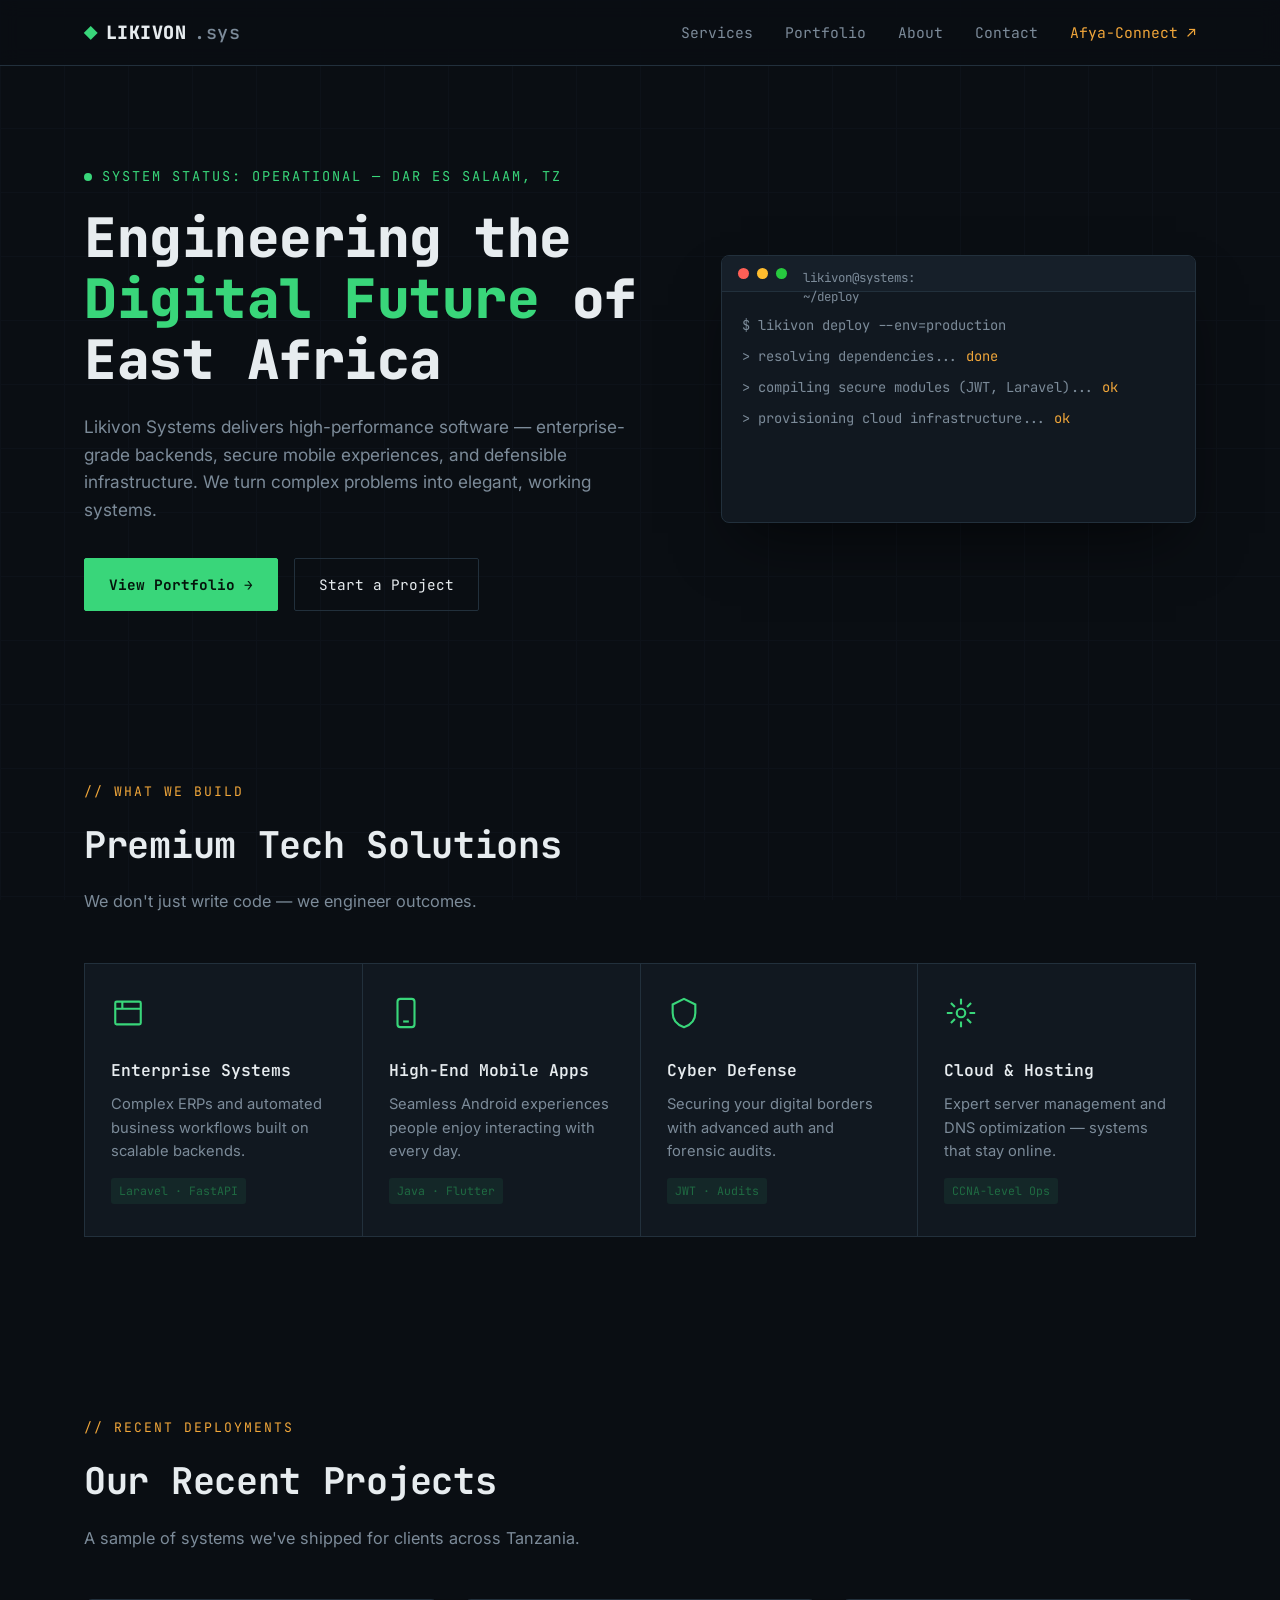
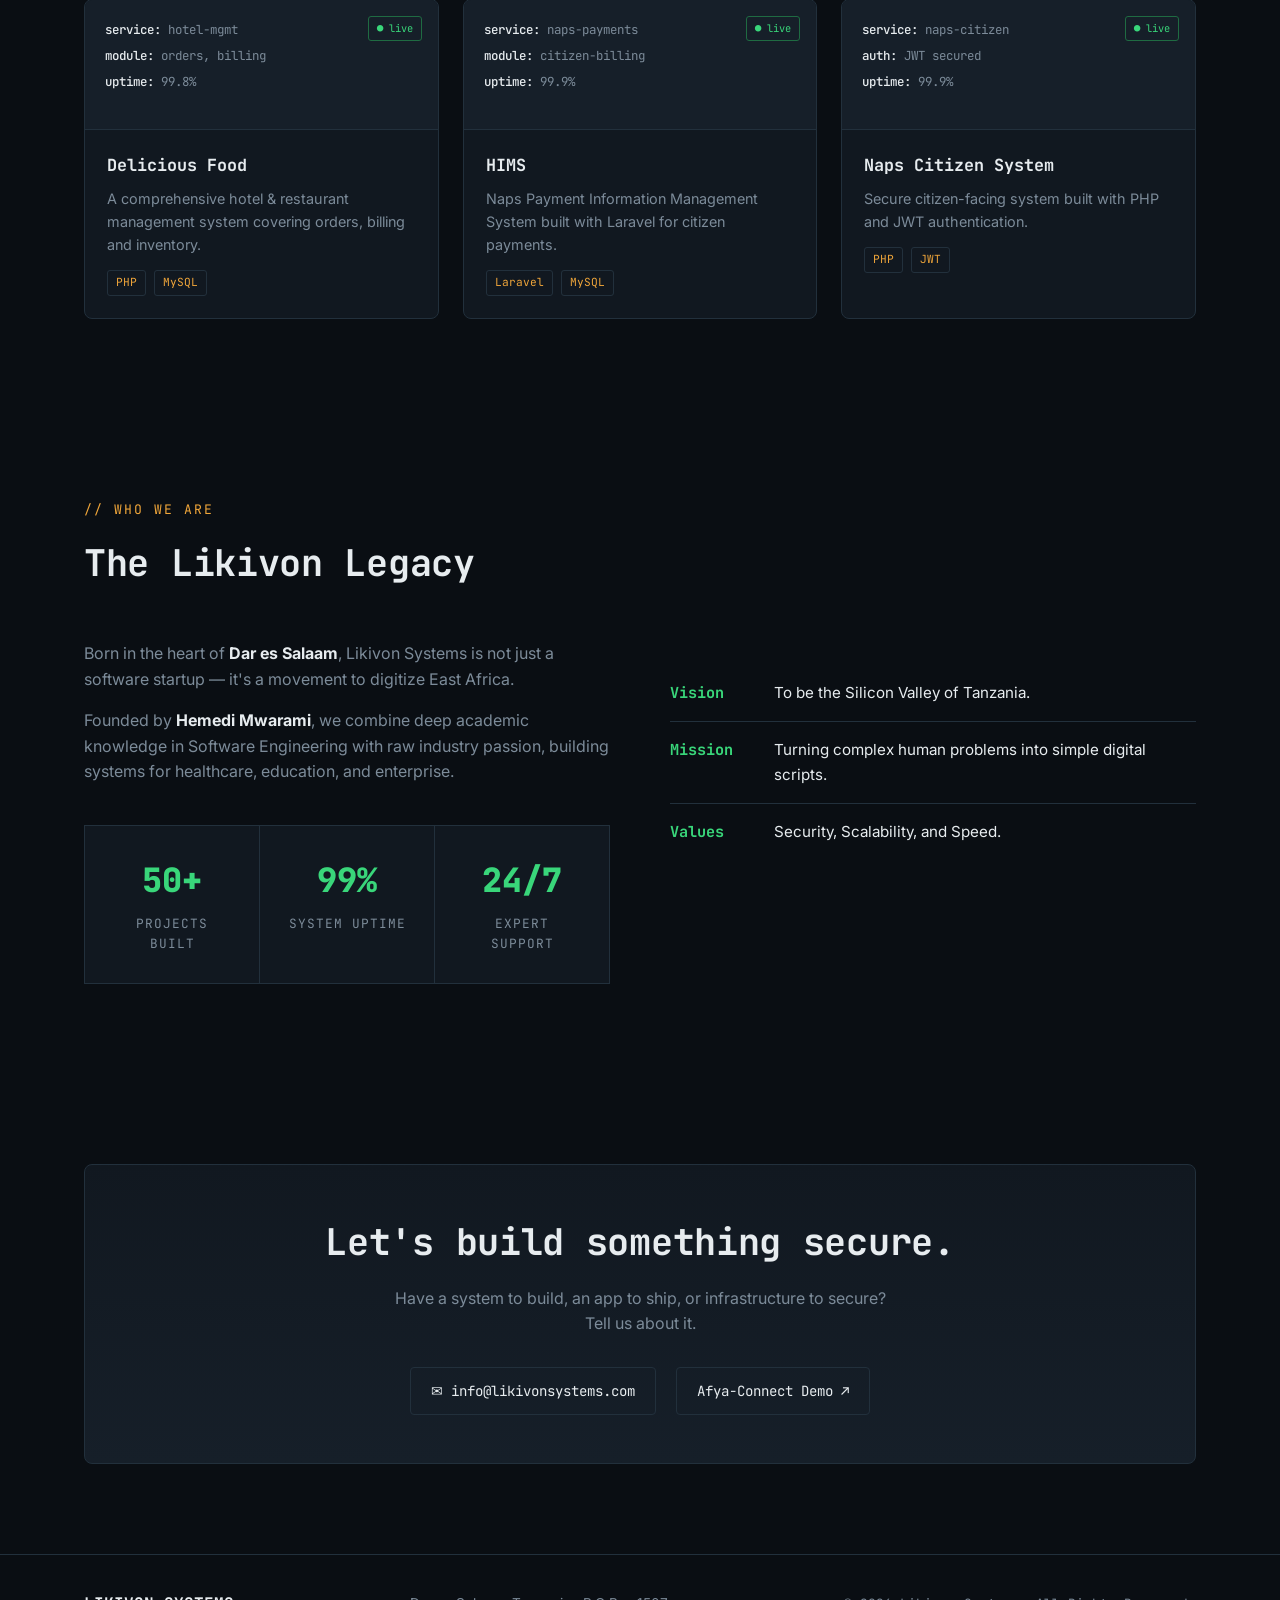
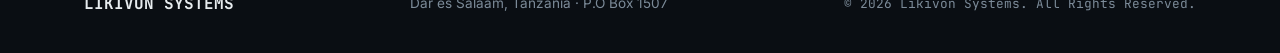
==== index.html @ 1b45c443 "Add files via upload" ====
<!DOCTYPE html>
<html lang="sw">
<head>
<meta charset="UTF-8">
<meta name="viewport" content="width=device-width, initial-scale=1.0">
<title>Likivon Systems | Engineering Future Solutions</title>
<meta name="description" content="Likivon Systems - Leading Software Engineering firm based in Dar es Salaam, Tanzania. Specializing in Enterprise Systems, Mobile Apps, and Cybersecurity solutions.">
<link rel="icon" href="data:image/svg+xml,<svg xmlns=%22http://www.w3.org/2000/svg%22 viewBox=%220 0 100 100%22><text y=%22.9em%22 font-size=%2290%22 fill=%22%2337D67A%22>◆</text></svg>">
<link rel="preconnect" href="https://fonts.googleapis.com">
<link rel="preconnect" href="https://fonts.gstatic.com" crossorigin>
<link href="https://fonts.googleapis.com/css2?family=JetBrains+Mono:wght@400;500;700;800&family=Inter:wght@400;500;600;700&display=swap" rel="stylesheet">
<style>
  :root{
    --ink:#0A0E13;
    --panel:#111820;
    --panel-2:#161f29;
    --line:#22303c;
    --signal:#39D67A;
    --signal-dim:#1f6b42;
    --amber:#F0A63A;
    --text:#E7ECEF;
    --muted:#7C8B99;
    --mono: 'JetBrains Mono', monospace;
    --sans: 'Inter', sans-serif;
  }
  *{box-sizing:border-box; margin:0; padding:0;}
  html{scroll-behavior:smooth;}
  body{
    background:var(--ink);
    color:var(--text);
    font-family:var(--sans);
    line-height:1.6;
    overflow-x:hidden;
  }
  a{color:inherit; text-decoration:none;}
  img{max-width:100%; display:block;}

  /* background grid texture */
  body::before{
    content:"";
    position:fixed; inset:0;
    background-image:
      linear-gradient(var(--line) 1px, transparent 1px),
      linear-gradient(90deg, var(--line) 1px, transparent 1px);
    background-size:64px 64px;
    opacity:0.15;
    pointer-events:none;
    z-index:0;
  }

  .wrap{max-width:1160px; margin:0 auto; padding:0 24px; position:relative; z-index:1;}

  /* NAV */
  header{
    position:sticky; top:0; z-index:50;
    background:rgba(10,14,19,0.85);
    backdrop-filter:blur(10px);
    border-bottom:1px solid var(--line);
  }
  nav{
    display:flex; align-items:center; justify-content:space-between;
    padding:18px 24px; max-width:1160px; margin:0 auto;
  }
  .logo{
    font-family:var(--mono); font-weight:800; font-size:1.15rem;
    letter-spacing:0.5px; color:var(--text);
    display:flex; align-items:center; gap:8px;
  }
  .logo .dot{color:var(--signal); font-size:1.4rem; line-height:0;}
  .navlinks{display:flex; gap:32px; font-size:0.92rem; font-family:var(--mono);}
  .navlinks a{color:var(--muted); transition:color .2s;}
  .navlinks a:hover{color:var(--signal);}
  .navlinks a.ext{color:var(--amber);}
  .burger{display:none; background:none; border:none; color:var(--text); font-size:1.5rem; cursor:pointer;}

  @media (max-width: 760px){
    .navlinks{
      position:fixed; top:64px; left:0; right:0;
      background:var(--panel); border-bottom:1px solid var(--line);
      flex-direction:column; padding:20px 24px; gap:18px;
      transform:translateY(-150%); transition:transform .3s ease;
    }
    .navlinks.open{transform:translateY(0);}
    .burger{display:block;}
  }

  /* HERO */
  .hero{
    padding:100px 0 80px;
    position:relative;
  }
  .eyebrow{
    font-family:var(--mono); color:var(--signal); font-size:0.85rem;
    letter-spacing:2px; text-transform:uppercase; margin-bottom:20px;
    display:flex; align-items:center; gap:10px;
  }
  .eyebrow .pulse{
    width:8px; height:8px; border-radius:50%; background:var(--signal);
    box-shadow:0 0 0 0 rgba(57,214,122,0.7);
    animation:pulse 2s infinite;
  }
  @keyframes pulse{
    0%{box-shadow:0 0 0 0 rgba(57,214,122,0.6);}
    70%{box-shadow:0 0 0 10px rgba(57,214,122,0);}
    100%{box-shadow:0 0 0 0 rgba(57,214,122,0);}
  }
  .hero-grid{
    display:grid; grid-template-columns:1.1fr 0.9fr; gap:56px; align-items:center;
  }
  @media (max-width:900px){ .hero-grid{grid-template-columns:1fr;} }

  h1{
    font-family:var(--mono); font-weight:800; font-size:clamp(2.1rem, 5vw, 3.4rem);
    line-height:1.12; letter-spacing:-0.5px; color:var(--text);
  }
  h1 .accent{color:var(--signal);}
  .lede{
    margin-top:22px; color:var(--muted); font-size:1.08rem; max-width:52ch;
  }
  .cta-row{margin-top:34px; display:flex; gap:16px; flex-wrap:wrap;}
  .btn{
    font-family:var(--mono); font-size:0.9rem; padding:14px 24px;
    border-radius:2px; border:1px solid var(--line); transition:all .2s;
    display:inline-flex; align-items:center; gap:8px;
  }
  .btn-primary{background:var(--signal); color:#04140B; border-color:var(--signal); font-weight:700;}
  .btn-primary:hover{background:#4FE68C;}
  .btn-ghost{color:var(--text);}
  .btn-ghost:hover{border-color:var(--signal); color:var(--signal);}

  /* terminal */
  .terminal{
    background:var(--panel); border:1px solid var(--line); border-radius:8px;
    overflow:hidden; box-shadow:0 30px 60px -20px rgba(0,0,0,0.6);
  }
  .terminal-bar{
    display:flex; align-items:center; gap:8px; padding:12px 16px;
    background:var(--panel-2); border-bottom:1px solid var(--line);
  }
  .terminal-bar span{width:11px; height:11px; border-radius:50%; display:inline-block;}
  .terminal-bar span:nth-child(1){background:#ff5f56;}
  .terminal-bar span:nth-child(2){background:#ffbd2e;}
  .terminal-bar span:nth-child(3){background:#27c93f;}
  .terminal-title{margin-left:8px; font-family:var(--mono); font-size:0.78rem; color:var(--muted);}
  .terminal-body{
    padding:22px 20px; font-family:var(--mono); font-size:0.86rem; min-height:230px;
    color:var(--signal);
  }
  .terminal-body .line{margin-bottom:9px; color:var(--muted);}
  .terminal-body .line .ok{color:var(--signal);}
  .terminal-body .line .path{color:var(--amber);}
  .cursor{display:inline-block; width:8px; height:16px; background:var(--signal); vertical-align:middle; animation:blink 1s step-end infinite;}
  @keyframes blink{50%{opacity:0;}}

  /* SECTION generic */
  section{padding:90px 0;}
  .section-head{margin-bottom:48px; max-width:640px;}
  .section-tag{font-family:var(--mono); color:var(--amber); font-size:0.82rem; letter-spacing:2px; text-transform:uppercase; margin-bottom:14px;}
  h2{font-family:var(--mono); font-size:clamp(1.6rem,3vw,2.3rem); font-weight:700; letter-spacing:-0.3px;}
  .section-sub{color:var(--muted); margin-top:14px; font-size:1.02rem;}

  /* SERVICES */
  .services-grid{display:grid; grid-template-columns:repeat(4,1fr); gap:1px; background:var(--line); border:1px solid var(--line);}
  @media (max-width:900px){.services-grid{grid-template-columns:repeat(2,1fr);}}
  @media (max-width:560px){.services-grid{grid-template-columns:1fr;}}
  .service{
    background:var(--panel); padding:32px 26px; transition:background .25s;
  }
  .service:hover{background:var(--panel-2);}
  .service-icon{width:34px; height:34px; margin-bottom:20px; color:var(--signal);}
  .service h3{font-family:var(--mono); font-size:1.02rem; margin-bottom:10px; font-weight:600;}
  .service p{color:var(--muted); font-size:0.92rem;}
  .service .stack{margin-top:14px; font-family:var(--mono); font-size:0.72rem; color:var(--signal-dim); background:rgba(57,214,122,0.08); display:inline-block; padding:4px 8px; border-radius:3px;}

  /* PORTFOLIO */
  .proj-grid{display:grid; grid-template-columns:repeat(3,1fr); gap:24px;}
  @media (max-width:900px){.proj-grid{grid-template-columns:1fr;}}
  .proj-card{
    border:1px solid var(--line); border-radius:8px; overflow:hidden;
    background:var(--panel); transition:transform .25s, border-color .25s;
  }
  .proj-card:hover{transform:translateY(-4px); border-color:var(--signal-dim);}
  .proj-window{
    background:var(--panel-2); padding:20px; font-family:var(--mono); font-size:0.78rem;
    border-bottom:1px solid var(--line); min-height:130px; position:relative;
  }
  .proj-window .tag-status{
    position:absolute; top:16px; right:16px; font-size:0.65rem; padding:3px 8px;
    border:1px solid var(--signal-dim); color:var(--signal); border-radius:3px;
  }
  .proj-window .row{color:var(--muted); margin-bottom:6px;}
  .proj-window .row b{color:var(--text); font-weight:500;}
  .proj-body{padding:22px;}
  .proj-body h3{font-family:var(--mono); font-size:1.05rem; margin-bottom:8px;}
  .proj-body p{color:var(--muted); font-size:0.9rem;}
  .proj-tags{display:flex; gap:8px; margin-top:14px; flex-wrap:wrap;}
  .proj-tags span{font-family:var(--mono); font-size:0.7rem; color:var(--amber); border:1px solid var(--line); padding:3px 8px; border-radius:3px;}

  /* ABOUT */
  .about-grid{display:grid; grid-template-columns:1fr 1fr; gap:60px; align-items:start;}
  @media (max-width:900px){.about-grid{grid-template-columns:1fr; gap:36px;}}
  .about-grid p{color:var(--muted); margin-bottom:16px;}
  .about-grid strong{color:var(--text);}
  .values{list-style:none; margin-top:24px;}
  .values li{
    display:flex; gap:14px; padding:16px 0; border-bottom:1px solid var(--line);
    font-size:0.95rem;
  }
  .values li:last-child{border-bottom:none;}
  .values b{font-family:var(--mono); color:var(--signal); min-width:90px;}

  .stats-row{display:grid; grid-template-columns:repeat(3,1fr); gap:1px; background:var(--line); border:1px solid var(--line); margin-top:40px;}
  .stat{background:var(--panel); padding:28px; text-align:center;}
  .stat .num{font-family:var(--mono); font-size:2.1rem; font-weight:800; color:var(--signal);}
  .stat .label{color:var(--muted); font-size:0.8rem; margin-top:6px; font-family:var(--mono); letter-spacing:1px; text-transform:uppercase;}

  /* CONTACT */
  .contact-box{
    border:1px solid var(--line); border-radius:8px; padding:48px;
    background:linear-gradient(180deg, var(--panel), var(--panel-2));
    text-align:center;
  }
  .contact-box h2{margin-bottom:14px;}
  .contact-box p{color:var(--muted); max-width:50ch; margin:0 auto 30px;}
  .contact-links{display:flex; gap:20px; justify-content:center; flex-wrap:wrap; margin-top:10px;}
  .contact-links a{
    font-family:var(--mono); font-size:0.88rem; color:var(--text); border:1px solid var(--line);
    padding:12px 20px; border-radius:4px; transition:all .2s;
  }
  .contact-links a:hover{border-color:var(--signal); color:var(--signal);}

  footer{
    border-top:1px solid var(--line); padding:36px 0; margin-top:0;
  }
  .foot-grid{display:flex; justify-content:space-between; align-items:center; flex-wrap:wrap; gap:16px;}
  .foot-grid .brand{font-family:var(--mono); font-weight:700;}
  .foot-grid .loc{color:var(--muted); font-size:0.85rem;}
  .foot-grid .copy{color:var(--muted); font-size:0.8rem; font-family:var(--mono);}

  ::selection{background:var(--signal); color:#04140B;}

  @media (prefers-reduced-motion: reduce){
    *{animation-duration:0.01ms !important; animation-iteration-count:1 !important; transition-duration:0.01ms !important;}
  }
</style>
</head>
<body>

<header>
  <nav>
    <div class="logo"><span class="dot">◆</span>LIKIVON<span style="color:var(--muted); font-weight:500;">.sys</span></div>
    <button class="burger" id="burger" aria-label="Fungua menu">☰</button>
    <div class="navlinks" id="navlinks">
      <a href="#services">Services</a>
      <a href="#projects">Portfolio</a>
      <a href="#about">About</a>
      <a href="#contact">Contact</a>
      <a class="ext" href="http://afya-connect.onlinewebshop.net" target="_blank" rel="noopener">Afya-Connect ↗</a>
    </div>
  </nav>
</header>

<main class="wrap">

  <!-- HERO -->
  <section class="hero">
    <div class="hero-grid">
      <div>
        <div class="eyebrow"><span class="pulse"></span>SYSTEM STATUS: OPERATIONAL — DAR ES SALAAM, TZ</div>
        <h1>Engineering the <span class="accent">Digital Future</span> of East Africa</h1>
        <p class="lede">Likivon Systems delivers high-performance software — enterprise-grade backends, secure mobile experiences, and defensible infrastructure. We turn complex problems into elegant, working systems.</p>
        <div class="cta-row">
          <a href="#projects" class="btn btn-primary">View Portfolio →</a>
          <a href="#contact" class="btn btn-ghost">Start a Project</a>
        </div>
      </div>
      <div class="terminal">
        <div class="terminal-bar">
          <span></span><span></span><span></span>
          <span class="terminal-title">likivon@systems: ~/deploy</span>
        </div>
        <div class="terminal-body" id="termBody"></div>
      </div>
    </div>
  </section>

  <!-- SERVICES -->
  <section id="services">
    <div class="section-head">
      <div class="section-tag">// what we build</div>
      <h2>Premium Tech Solutions</h2>
      <p class="section-sub">We don't just write code — we engineer outcomes.</p>
    </div>
    <div class="services-grid">
      <div class="service">
        <svg class="service-icon" viewBox="0 0 24 24" fill="none" stroke="currentColor" stroke-width="1.5"><rect x="3" y="4" width="18" height="16" rx="1"/><path d="M3 9h18M8 4v5"/></svg>
        <h3>Enterprise Systems</h3>
        <p>Complex ERPs and automated business workflows built on scalable backends.</p>
        <span class="stack">Laravel · FastAPI</span>
      </div>
      <div class="service">
        <svg class="service-icon" viewBox="0 0 24 24" fill="none" stroke="currentColor" stroke-width="1.5"><rect x="6" y="2" width="12" height="20" rx="2"/><path d="M10 18h4"/></svg>
        <h3>High-End Mobile Apps</h3>
        <p>Seamless Android experiences people enjoy interacting with every day.</p>
        <span class="stack">Java · Flutter</span>
      </div>
      <div class="service">
        <svg class="service-icon" viewBox="0 0 24 24" fill="none" stroke="currentColor" stroke-width="1.5"><path d="M12 2l8 4v6c0 5-3.5 8.5-8 10-4.5-1.5-8-5-8-10V6l8-4z"/></svg>
        <h3>Cyber Defense</h3>
        <p>Securing your digital borders with advanced auth and forensic audits.</p>
        <span class="stack">JWT · Audits</span>
      </div>
      <div class="service">
        <svg class="service-icon" viewBox="0 0 24 24" fill="none" stroke="currentColor" stroke-width="1.5"><circle cx="12" cy="12" r="3"/><path d="M12 2v4M12 18v4M4.9 4.9l2.8 2.8M16.3 16.3l2.8 2.8M2 12h4M18 12h4M4.9 19.1l2.8-2.8M16.3 7.7l2.8-2.8"/></svg>
        <h3>Cloud &amp; Hosting</h3>
        <p>Expert server management and DNS optimization — systems that stay online.</p>
        <span class="stack">CCNA-level Ops</span>
      </div>
    </div>
  </section>

  <!-- PORTFOLIO -->
  <section id="projects">
    <div class="section-head">
      <div class="section-tag">// recent deployments</div>
      <h2>Our Recent Projects</h2>
      <p class="section-sub">A sample of systems we've shipped for clients across Tanzania.</p>
    </div>
    <div class="proj-grid">
      <div class="proj-card">
        <div class="proj-window">
          <span class="tag-status">● live</span>
          <div class="row"><b>service:</b> hotel-mgmt</div>
          <div class="row"><b>module:</b> orders, billing</div>
          <div class="row"><b>uptime:</b> 99.8%</div>
        </div>
        <div class="proj-body">
          <h3>Delicious Food</h3>
          <p>A comprehensive hotel &amp; restaurant management system covering orders, billing and inventory.</p>
          <div class="proj-tags"><span>PHP</span><span>MySQL</span></div>
        </div>
      </div>
      <div class="proj-card">
        <div class="proj-window">
          <span class="tag-status">● live</span>
          <div class="row"><b>service:</b> naps-payments</div>
          <div class="row"><b>module:</b> citizen-billing</div>
          <div class="row"><b>uptime:</b> 99.9%</div>
        </div>
        <div class="proj-body">
          <h3>HIMS</h3>
          <p>Naps Payment Information Management System built with Laravel for citizen payments.</p>
          <div class="proj-tags"><span>Laravel</span><span>MySQL</span></div>
        </div>
      </div>
      <div class="proj-card">
        <div class="proj-window">
          <span class="tag-status">● live</span>
          <div class="row"><b>service:</b> naps-citizen</div>
          <div class="row"><b>auth:</b> JWT secured</div>
          <div class="row"><b>uptime:</b> 99.9%</div>
        </div>
        <div class="proj-body">
          <h3>Naps Citizen System</h3>
          <p>Secure citizen-facing system built with PHP and JWT authentication.</p>
          <div class="proj-tags"><span>PHP</span><span>JWT</span></div>
        </div>
      </div>
    </div>
  </section>

  <!-- ABOUT -->
  <section id="about">
    <div class="section-head">
      <div class="section-tag">// who we are</div>
      <h2>The Likivon Legacy</h2>
    </div>
    <div class="about-grid">
      <div>
        <p>Born in the heart of <strong>Dar es Salaam</strong>, Likivon Systems is not just a software startup — it's a movement to digitize East Africa.</p>
        <p>Founded by <strong>Hemedi Mwarami</strong>, we combine deep academic knowledge in Software Engineering with raw industry passion, building systems for healthcare, education, and enterprise.</p>
        <div class="stats-row">
          <div class="stat"><div class="num">50+</div><div class="label">Projects Built</div></div>
          <div class="stat"><div class="num">99%</div><div class="label">System Uptime</div></div>
          <div class="stat"><div class="num">24/7</div><div class="label">Expert Support</div></div>
        </div>
      </div>
      <ul class="values">
        <li><b>Vision</b><span>To be the Silicon Valley of Tanzania.</span></li>
        <li><b>Mission</b><span>Turning complex human problems into simple digital scripts.</span></li>
        <li><b>Values</b><span>Security, Scalability, and Speed.</span></li>
      </ul>
    </div>
  </section>

  <!-- CONTACT -->
  <section id="contact">
    <div class="contact-box">
      <h2>Let's build something secure.</h2>
      <p>Have a system to build, an app to ship, or infrastructure to secure? Tell us about it.</p>
      <div class="contact-links">
        <a href="mailto:info@likivonsystems.com">✉ info@likivonsystems.com</a>
        <a href="http://afya-connect.onlinewebshop.net" target="_blank" rel="noopener">Afya-Connect Demo ↗</a>
      </div>
    </div>
  </section>

</main>

<footer>
  <div class="wrap foot-grid">
    <div class="brand">LIKIVON SYSTEMS</div>
    <div class="loc">Dar es Salaam, Tanzania · P.O Box 1507</div>
    <div class="copy">© 2026 Likivon Systems. All Rights Reserved.</div>
  </div>
</footer>

<script>
  // mobile nav
  const burger = document.getElementById('burger');
  const navlinks = document.getElementById('navlinks');
  burger.addEventListener('click', () => navlinks.classList.toggle('open'));
  navlinks.querySelectorAll('a').forEach(a => a.addEventListener('click', () => navlinks.classList.remove('open')));

  // terminal boot sequence
  const lines = [
    { text: '$ likivon deploy --env=production', cls: '' },
    { text: '> resolving dependencies... ', ok: 'done' },
    { text: '> compiling secure modules (JWT, Laravel)... ', ok: 'ok' },
    { text: '> provisioning cloud infrastructure... ', ok: 'ok' },
    { text: '> running security audit... ', ok: '0 vulnerabilities' },
    { text: '> status: ', ok: 'ALL SYSTEMS OPERATIONAL' },
    { text: '$ _' , raw: true}
  ];
  const term = document.getElementById('termBody');
  const reduce = window.matchMedia('(prefers-reduced-motion: reduce)').matches;

  function renderLine(l){
    const div = document.createElement('div');
    div.className = 'line';
    if(l.raw){ div.innerHTML = l.text.replace('_','<span class="cursor"></span>'); return div; }
    div.innerHTML = l.text + (l.ok ? '<span class="ok path">'+l.ok+'</span>' : '');
    return div;
  }

  if(reduce){
    lines.forEach(l => term.appendChild(renderLine(l)));
  } else {
    let i = 0;
    function step(){
      if(i < lines.length){
        term.appendChild(renderLine(lines[i]));
        i++;
        setTimeout(step, i === lines.length ? 0 : 450);
      }
    }
    step();
  }
</script>

</body>
</html>
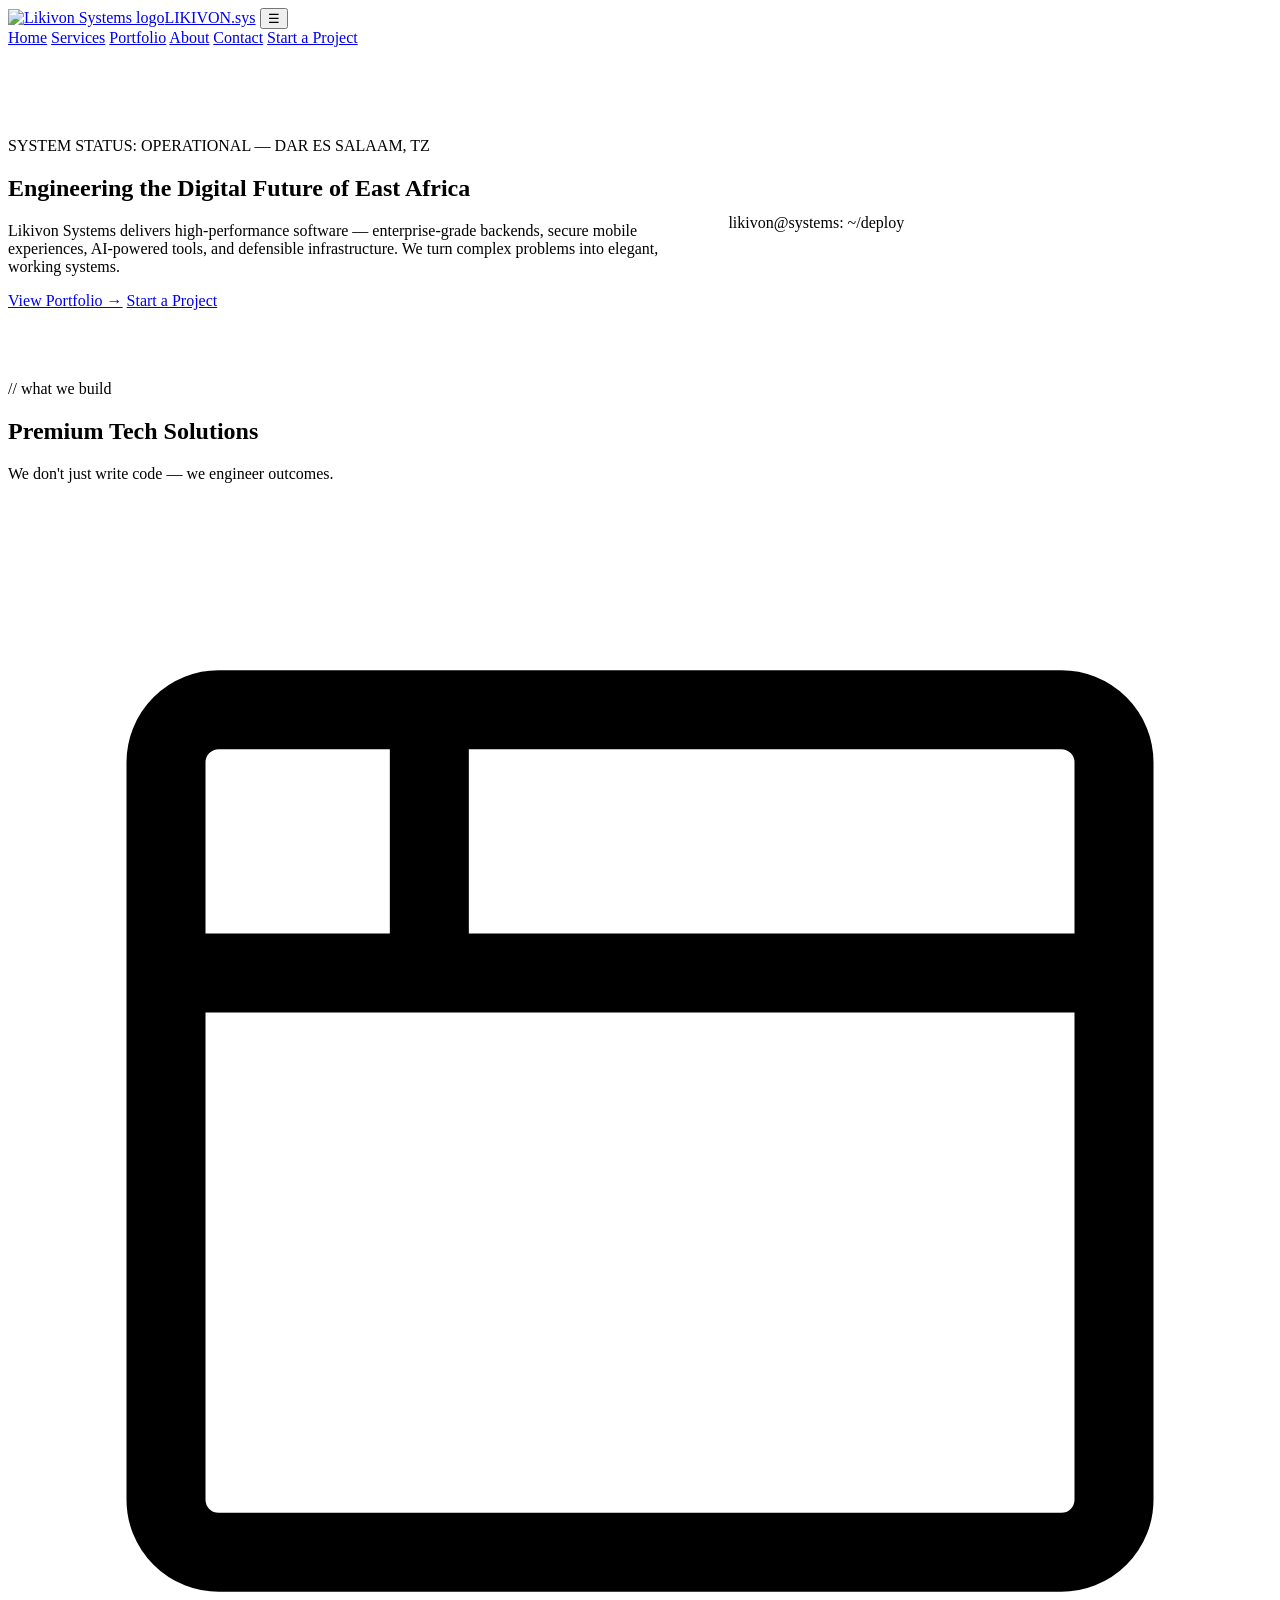
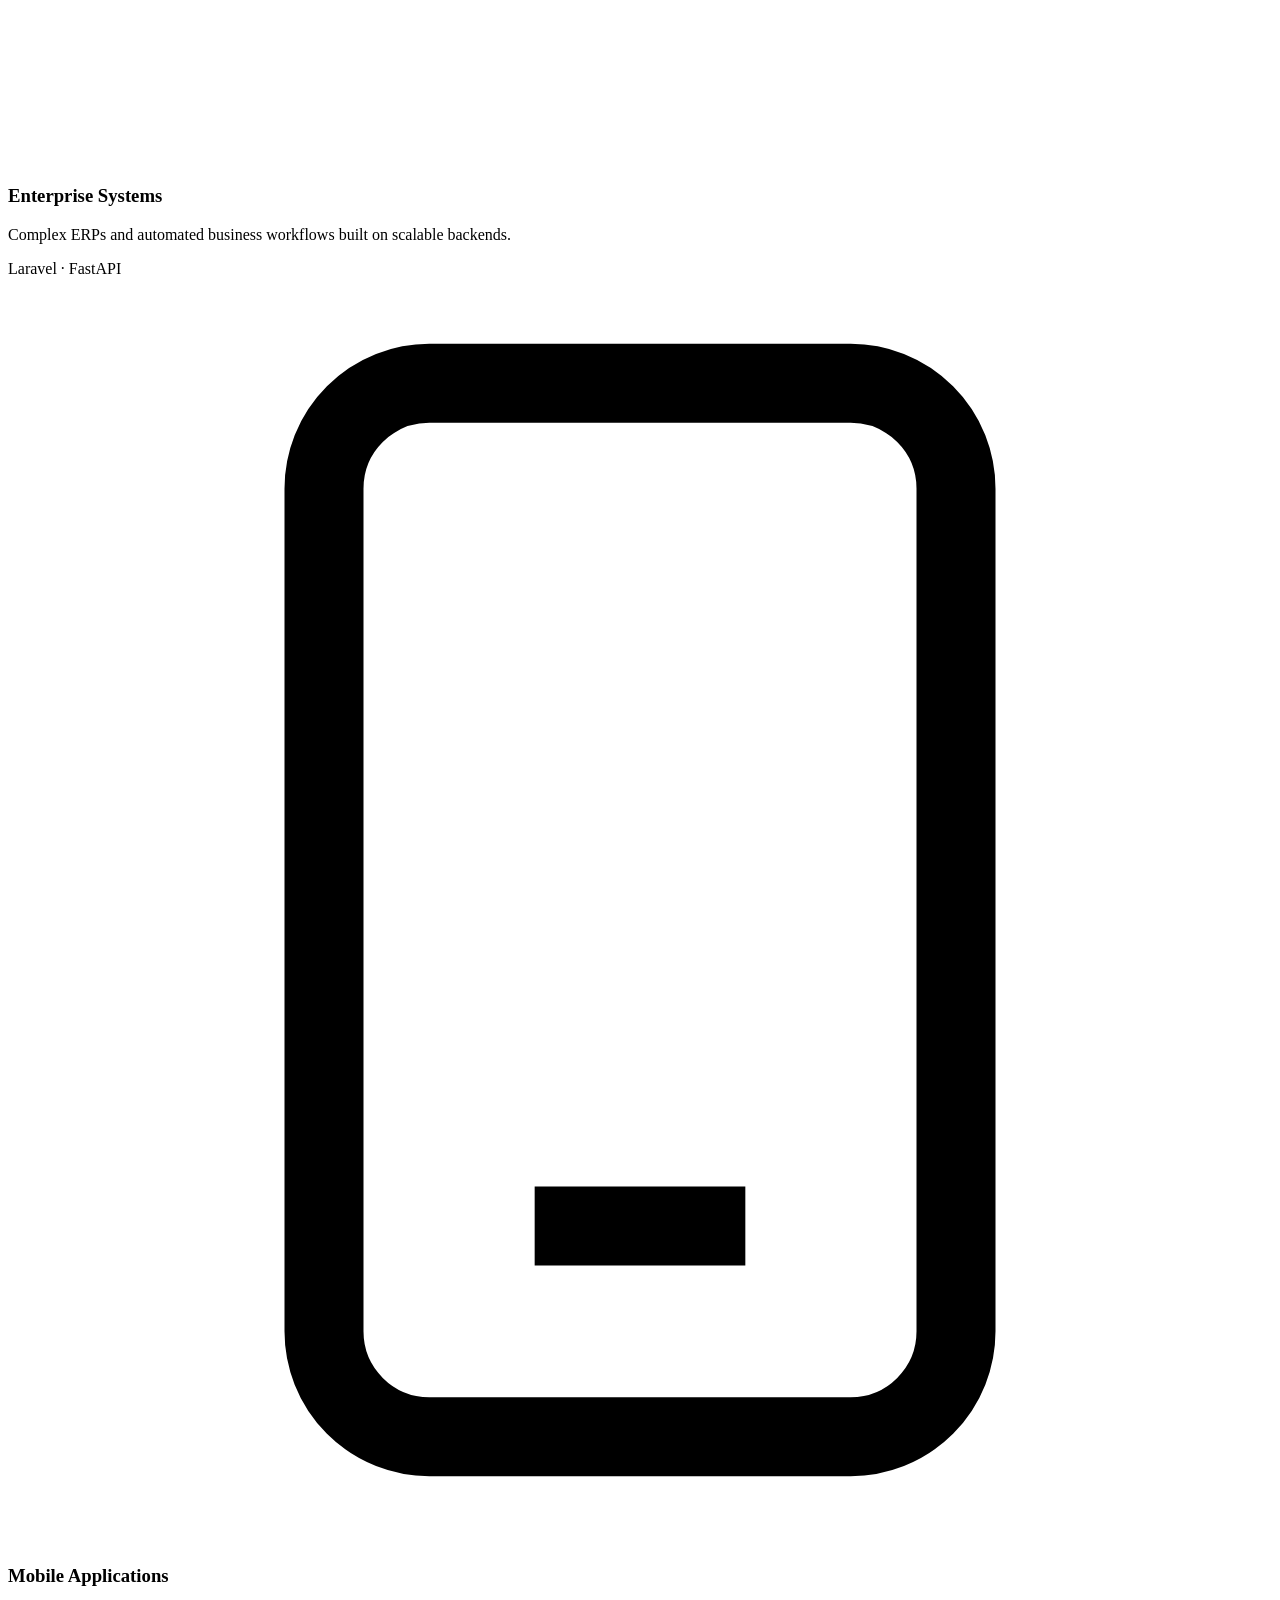
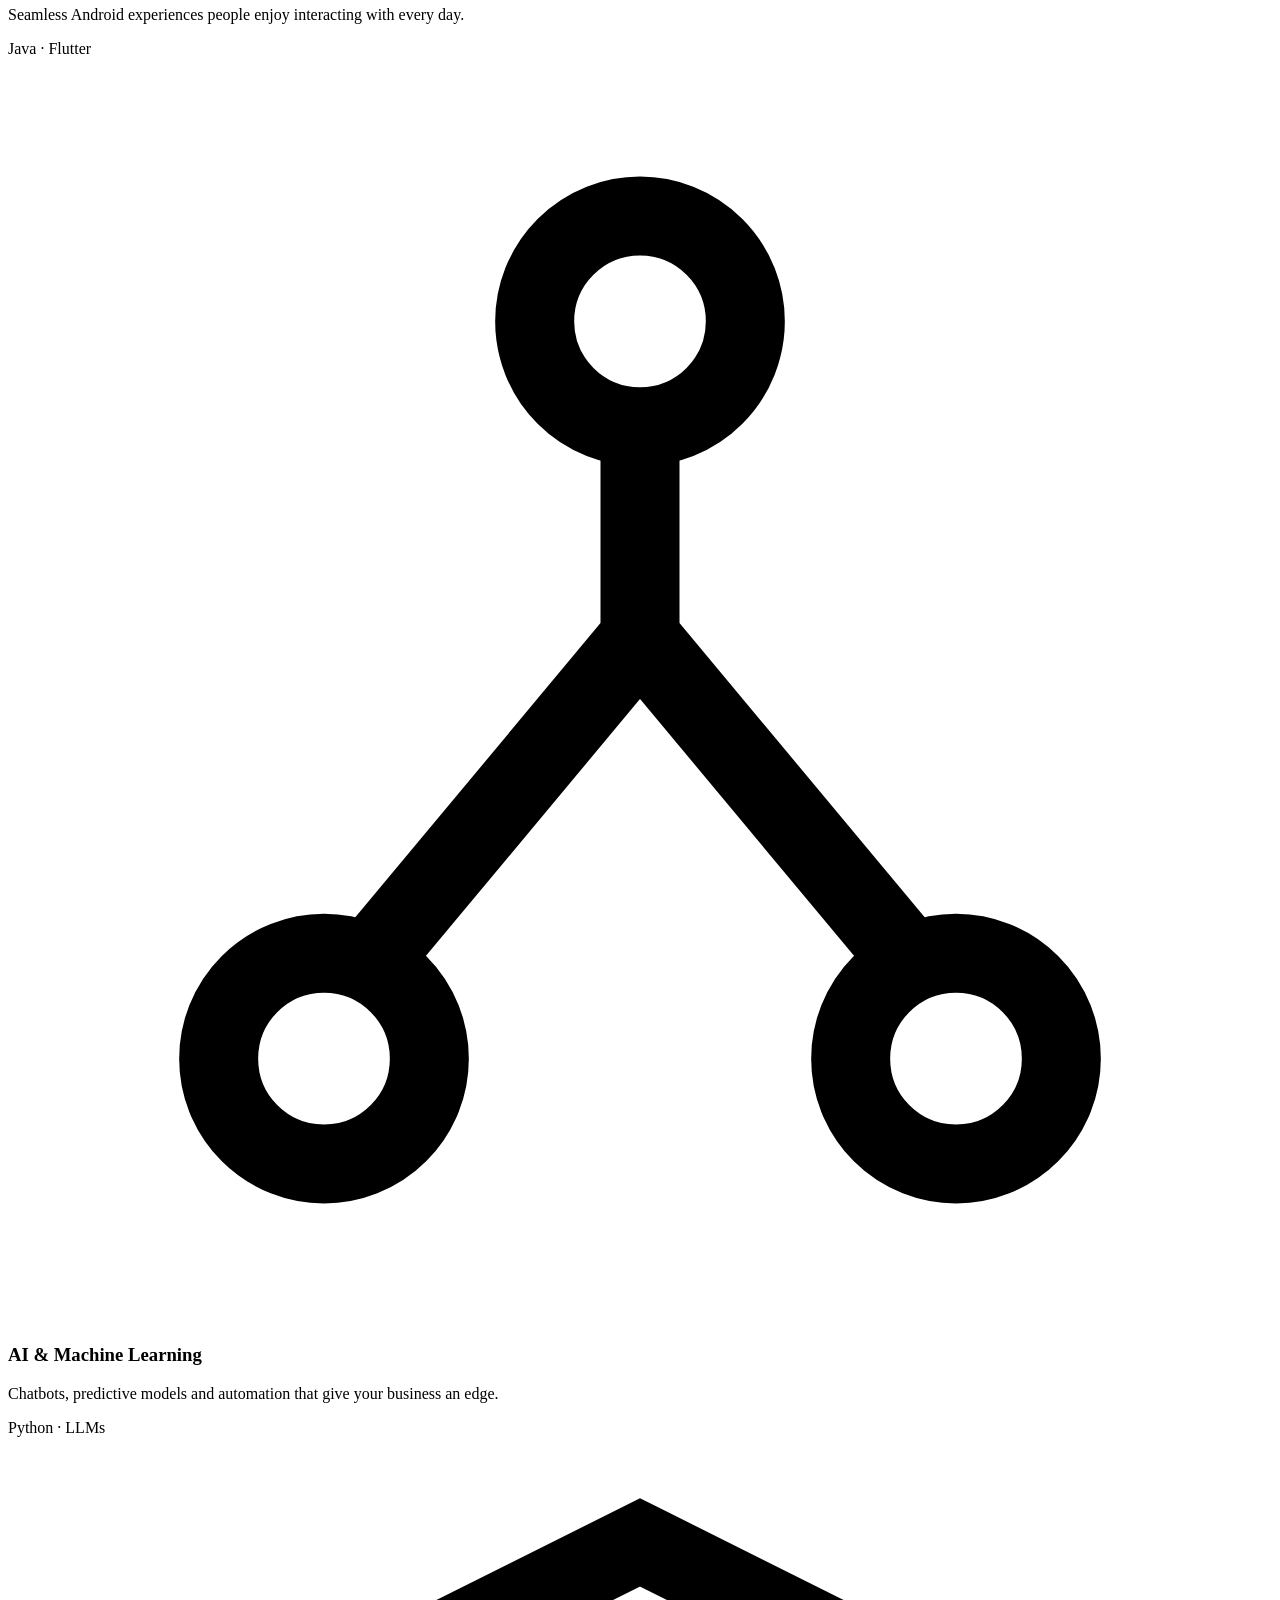
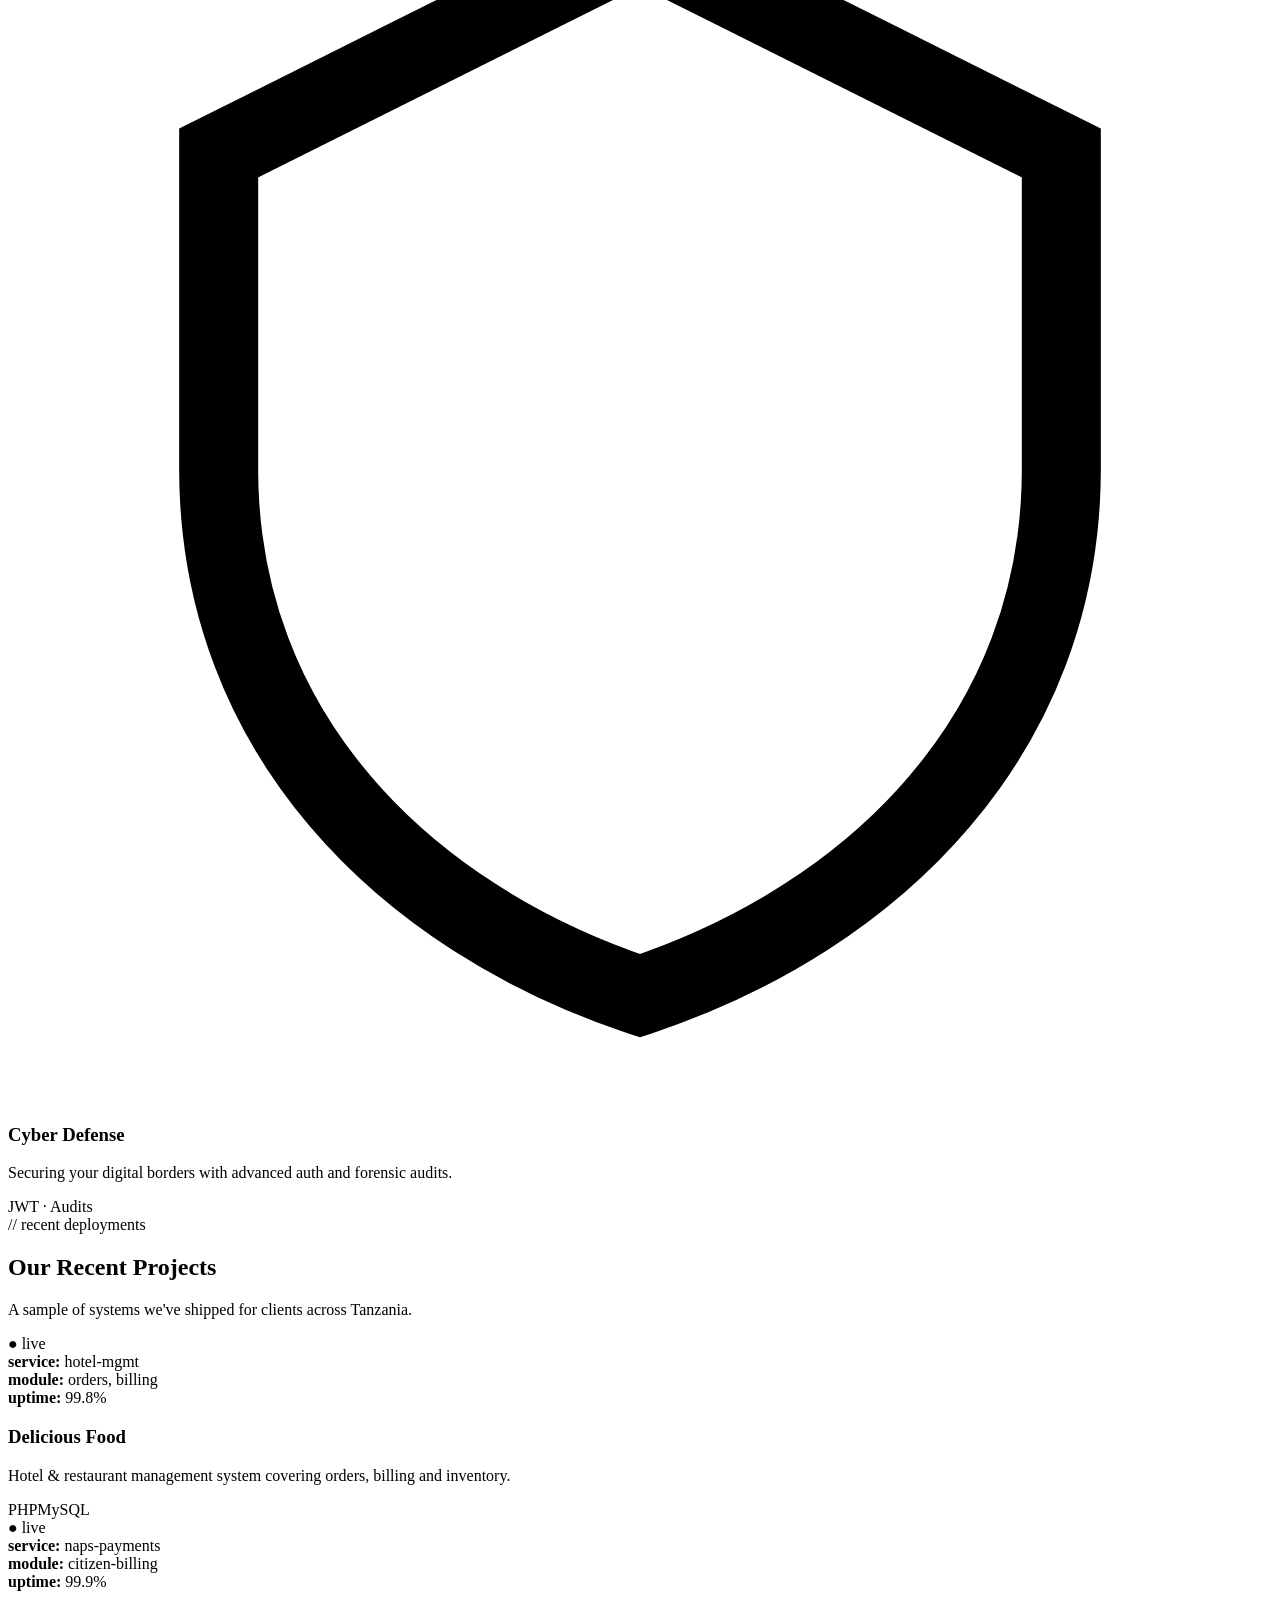
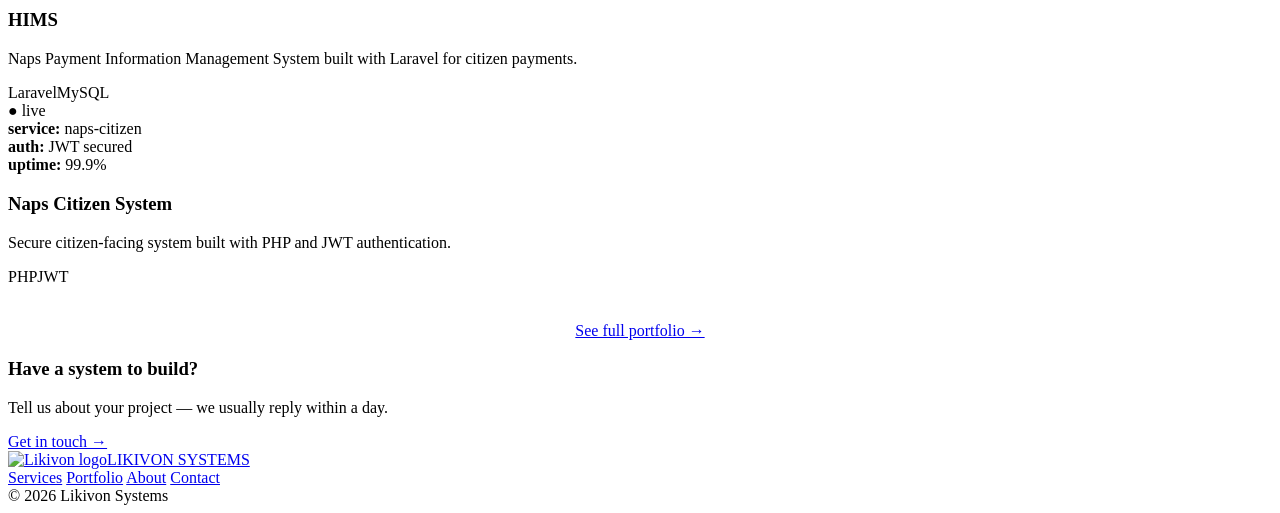
==== commit 09e5ab4e: "new web" ====
--- a/index.html
+++ b/index.html
@@ -4,277 +4,44 @@
 <meta charset="UTF-8">
 <meta name="viewport" content="width=device-width, initial-scale=1.0">
 <title>Likivon Systems | Engineering Future Solutions</title>
-<meta name="description" content="Likivon Systems - Leading Software Engineering firm based in Dar es Salaam, Tanzania. Specializing in Enterprise Systems, Mobile Apps, and Cybersecurity solutions.">
-<link rel="icon" href="data:image/svg+xml,<svg xmlns=%22http://www.w3.org/2000/svg%22 viewBox=%220 0 100 100%22><text y=%22.9em%22 font-size=%2290%22 fill=%22%2337D67A%22>◆</text></svg>">
+<meta name="description" content="Likivon Systems - Software Engineering firm based in Dar es Salaam, Tanzania. Enterprise Systems, Mobile Apps, AI/ML and Cybersecurity solutions.">
+<link rel="icon" href="assets/logo.png">
 <link rel="preconnect" href="https://fonts.googleapis.com">
 <link rel="preconnect" href="https://fonts.gstatic.com" crossorigin>
 <link href="https://fonts.googleapis.com/css2?family=JetBrains+Mono:wght@400;500;700;800&family=Inter:wght@400;500;600;700&display=swap" rel="stylesheet">
-<style>
-  :root{
-    --ink:#0A0E13;
-    --panel:#111820;
-    --panel-2:#161f29;
-    --line:#22303c;
-    --signal:#39D67A;
-    --signal-dim:#1f6b42;
-    --amber:#F0A63A;
-    --text:#E7ECEF;
-    --muted:#7C8B99;
-    --mono: 'JetBrains Mono', monospace;
-    --sans: 'Inter', sans-serif;
-  }
-  *{box-sizing:border-box; margin:0; padding:0;}
-  html{scroll-behavior:smooth;}
-  body{
-    background:var(--ink);
-    color:var(--text);
-    font-family:var(--sans);
-    line-height:1.6;
-    overflow-x:hidden;
-  }
-  a{color:inherit; text-decoration:none;}
-  img{max-width:100%; display:block;}
-
-  /* background grid texture */
-  body::before{
-    content:"";
-    position:fixed; inset:0;
-    background-image:
-      linear-gradient(var(--line) 1px, transparent 1px),
-      linear-gradient(90deg, var(--line) 1px, transparent 1px);
-    background-size:64px 64px;
-    opacity:0.15;
-    pointer-events:none;
-    z-index:0;
-  }
-
-  .wrap{max-width:1160px; margin:0 auto; padding:0 24px; position:relative; z-index:1;}
-
-  /* NAV */
-  header{
-    position:sticky; top:0; z-index:50;
-    background:rgba(10,14,19,0.85);
-    backdrop-filter:blur(10px);
-    border-bottom:1px solid var(--line);
-  }
-  nav{
-    display:flex; align-items:center; justify-content:space-between;
-    padding:18px 24px; max-width:1160px; margin:0 auto;
-  }
-  .logo{
-    font-family:var(--mono); font-weight:800; font-size:1.15rem;
-    letter-spacing:0.5px; color:var(--text);
-    display:flex; align-items:center; gap:8px;
-  }
-  .logo .dot{color:var(--signal); font-size:1.4rem; line-height:0;}
-  .navlinks{display:flex; gap:32px; font-size:0.92rem; font-family:var(--mono);}
-  .navlinks a{color:var(--muted); transition:color .2s;}
-  .navlinks a:hover{color:var(--signal);}
-  .navlinks a.ext{color:var(--amber);}
-  .burger{display:none; background:none; border:none; color:var(--text); font-size:1.5rem; cursor:pointer;}
-
-  @media (max-width: 760px){
-    .navlinks{
-      position:fixed; top:64px; left:0; right:0;
-      background:var(--panel); border-bottom:1px solid var(--line);
-      flex-direction:column; padding:20px 24px; gap:18px;
-      transform:translateY(-150%); transition:transform .3s ease;
-    }
-    .navlinks.open{transform:translateY(0);}
-    .burger{display:block;}
-  }
-
-  /* HERO */
-  .hero{
-    padding:100px 0 80px;
-    position:relative;
-  }
-  .eyebrow{
-    font-family:var(--mono); color:var(--signal); font-size:0.85rem;
-    letter-spacing:2px; text-transform:uppercase; margin-bottom:20px;
-    display:flex; align-items:center; gap:10px;
-  }
-  .eyebrow .pulse{
-    width:8px; height:8px; border-radius:50%; background:var(--signal);
-    box-shadow:0 0 0 0 rgba(57,214,122,0.7);
-    animation:pulse 2s infinite;
-  }
-  @keyframes pulse{
-    0%{box-shadow:0 0 0 0 rgba(57,214,122,0.6);}
-    70%{box-shadow:0 0 0 10px rgba(57,214,122,0);}
-    100%{box-shadow:0 0 0 0 rgba(57,214,122,0);}
-  }
-  .hero-grid{
-    display:grid; grid-template-columns:1.1fr 0.9fr; gap:56px; align-items:center;
-  }
-  @media (max-width:900px){ .hero-grid{grid-template-columns:1fr;} }
-
-  h1{
-    font-family:var(--mono); font-weight:800; font-size:clamp(2.1rem, 5vw, 3.4rem);
-    line-height:1.12; letter-spacing:-0.5px; color:var(--text);
-  }
-  h1 .accent{color:var(--signal);}
-  .lede{
-    margin-top:22px; color:var(--muted); font-size:1.08rem; max-width:52ch;
-  }
-  .cta-row{margin-top:34px; display:flex; gap:16px; flex-wrap:wrap;}
-  .btn{
-    font-family:var(--mono); font-size:0.9rem; padding:14px 24px;
-    border-radius:2px; border:1px solid var(--line); transition:all .2s;
-    display:inline-flex; align-items:center; gap:8px;
-  }
-  .btn-primary{background:var(--signal); color:#04140B; border-color:var(--signal); font-weight:700;}
-  .btn-primary:hover{background:#4FE68C;}
-  .btn-ghost{color:var(--text);}
-  .btn-ghost:hover{border-color:var(--signal); color:var(--signal);}
-
-  /* terminal */
-  .terminal{
-    background:var(--panel); border:1px solid var(--line); border-radius:8px;
-    overflow:hidden; box-shadow:0 30px 60px -20px rgba(0,0,0,0.6);
-  }
-  .terminal-bar{
-    display:flex; align-items:center; gap:8px; padding:12px 16px;
-    background:var(--panel-2); border-bottom:1px solid var(--line);
-  }
-  .terminal-bar span{width:11px; height:11px; border-radius:50%; display:inline-block;}
-  .terminal-bar span:nth-child(1){background:#ff5f56;}
-  .terminal-bar span:nth-child(2){background:#ffbd2e;}
-  .terminal-bar span:nth-child(3){background:#27c93f;}
-  .terminal-title{margin-left:8px; font-family:var(--mono); font-size:0.78rem; color:var(--muted);}
-  .terminal-body{
-    padding:22px 20px; font-family:var(--mono); font-size:0.86rem; min-height:230px;
-    color:var(--signal);
-  }
-  .terminal-body .line{margin-bottom:9px; color:var(--muted);}
-  .terminal-body .line .ok{color:var(--signal);}
-  .terminal-body .line .path{color:var(--amber);}
-  .cursor{display:inline-block; width:8px; height:16px; background:var(--signal); vertical-align:middle; animation:blink 1s step-end infinite;}
-  @keyframes blink{50%{opacity:0;}}
-
-  /* SECTION generic */
-  section{padding:90px 0;}
-  .section-head{margin-bottom:48px; max-width:640px;}
-  .section-tag{font-family:var(--mono); color:var(--amber); font-size:0.82rem; letter-spacing:2px; text-transform:uppercase; margin-bottom:14px;}
-  h2{font-family:var(--mono); font-size:clamp(1.6rem,3vw,2.3rem); font-weight:700; letter-spacing:-0.3px;}
-  .section-sub{color:var(--muted); margin-top:14px; font-size:1.02rem;}
-
-  /* SERVICES */
-  .services-grid{display:grid; grid-template-columns:repeat(4,1fr); gap:1px; background:var(--line); border:1px solid var(--line);}
-  @media (max-width:900px){.services-grid{grid-template-columns:repeat(2,1fr);}}
-  @media (max-width:560px){.services-grid{grid-template-columns:1fr;}}
-  .service{
-    background:var(--panel); padding:32px 26px; transition:background .25s;
-  }
-  .service:hover{background:var(--panel-2);}
-  .service-icon{width:34px; height:34px; margin-bottom:20px; color:var(--signal);}
-  .service h3{font-family:var(--mono); font-size:1.02rem; margin-bottom:10px; font-weight:600;}
-  .service p{color:var(--muted); font-size:0.92rem;}
-  .service .stack{margin-top:14px; font-family:var(--mono); font-size:0.72rem; color:var(--signal-dim); background:rgba(57,214,122,0.08); display:inline-block; padding:4px 8px; border-radius:3px;}
-
-  /* PORTFOLIO */
-  .proj-grid{display:grid; grid-template-columns:repeat(3,1fr); gap:24px;}
-  @media (max-width:900px){.proj-grid{grid-template-columns:1fr;}}
-  .proj-card{
-    border:1px solid var(--line); border-radius:8px; overflow:hidden;
-    background:var(--panel); transition:transform .25s, border-color .25s;
-  }
-  .proj-card:hover{transform:translateY(-4px); border-color:var(--signal-dim);}
-  .proj-window{
-    background:var(--panel-2); padding:20px; font-family:var(--mono); font-size:0.78rem;
-    border-bottom:1px solid var(--line); min-height:130px; position:relative;
-  }
-  .proj-window .tag-status{
-    position:absolute; top:16px; right:16px; font-size:0.65rem; padding:3px 8px;
-    border:1px solid var(--signal-dim); color:var(--signal); border-radius:3px;
-  }
-  .proj-window .row{color:var(--muted); margin-bottom:6px;}
-  .proj-window .row b{color:var(--text); font-weight:500;}
-  .proj-body{padding:22px;}
-  .proj-body h3{font-family:var(--mono); font-size:1.05rem; margin-bottom:8px;}
-  .proj-body p{color:var(--muted); font-size:0.9rem;}
-  .proj-tags{display:flex; gap:8px; margin-top:14px; flex-wrap:wrap;}
-  .proj-tags span{font-family:var(--mono); font-size:0.7rem; color:var(--amber); border:1px solid var(--line); padding:3px 8px; border-radius:3px;}
-
-  /* ABOUT */
-  .about-grid{display:grid; grid-template-columns:1fr 1fr; gap:60px; align-items:start;}
-  @media (max-width:900px){.about-grid{grid-template-columns:1fr; gap:36px;}}
-  .about-grid p{color:var(--muted); margin-bottom:16px;}
-  .about-grid strong{color:var(--text);}
-  .values{list-style:none; margin-top:24px;}
-  .values li{
-    display:flex; gap:14px; padding:16px 0; border-bottom:1px solid var(--line);
-    font-size:0.95rem;
-  }
-  .values li:last-child{border-bottom:none;}
-  .values b{font-family:var(--mono); color:var(--signal); min-width:90px;}
-
-  .stats-row{display:grid; grid-template-columns:repeat(3,1fr); gap:1px; background:var(--line); border:1px solid var(--line); margin-top:40px;}
-  .stat{background:var(--panel); padding:28px; text-align:center;}
-  .stat .num{font-family:var(--mono); font-size:2.1rem; font-weight:800; color:var(--signal);}
-  .stat .label{color:var(--muted); font-size:0.8rem; margin-top:6px; font-family:var(--mono); letter-spacing:1px; text-transform:uppercase;}
-
-  /* CONTACT */
-  .contact-box{
-    border:1px solid var(--line); border-radius:8px; padding:48px;
-    background:linear-gradient(180deg, var(--panel), var(--panel-2));
-    text-align:center;
-  }
-  .contact-box h2{margin-bottom:14px;}
-  .contact-box p{color:var(--muted); max-width:50ch; margin:0 auto 30px;}
-  .contact-links{display:flex; gap:20px; justify-content:center; flex-wrap:wrap; margin-top:10px;}
-  .contact-links a{
-    font-family:var(--mono); font-size:0.88rem; color:var(--text); border:1px solid var(--line);
-    padding:12px 20px; border-radius:4px; transition:all .2s;
-  }
-  .contact-links a:hover{border-color:var(--signal); color:var(--signal);}
-
-  footer{
-    border-top:1px solid var(--line); padding:36px 0; margin-top:0;
-  }
-  .foot-grid{display:flex; justify-content:space-between; align-items:center; flex-wrap:wrap; gap:16px;}
-  .foot-grid .brand{font-family:var(--mono); font-weight:700;}
-  .foot-grid .loc{color:var(--muted); font-size:0.85rem;}
-  .foot-grid .copy{color:var(--muted); font-size:0.8rem; font-family:var(--mono);}
-
-  ::selection{background:var(--signal); color:#04140B;}
-
-  @media (prefers-reduced-motion: reduce){
-    *{animation-duration:0.01ms !important; animation-iteration-count:1 !important; transition-duration:0.01ms !important;}
-  }
-</style>
+<link rel="stylesheet" href="assets/style.css">
 </head>
 <body>
 
 <header>
   <nav>
-    <div class="logo"><span class="dot">◆</span>LIKIVON<span style="color:var(--muted); font-weight:500;">.sys</span></div>
+    <a href="index.html" class="logo"><img src="assets/logo.png" alt="Likivon Systems logo">LIKIVON<span style="color:var(--muted); font-weight:500;">.sys</span></a>
     <button class="burger" id="burger" aria-label="Fungua menu">☰</button>
     <div class="navlinks" id="navlinks">
-      <a href="#services">Services</a>
-      <a href="#projects">Portfolio</a>
-      <a href="#about">About</a>
-      <a href="#contact">Contact</a>
-      <a class="ext" href="http://afya-connect.onlinewebshop.net" target="_blank" rel="noopener">Afya-Connect ↗</a>
+      <a href="index.html" data-page="index.html">Home</a>
+      <a href="services.html" data-page="services.html">Services</a>
+      <a href="portfolio.html" data-page="portfolio.html">Portfolio</a>
+      <a href="about.html" data-page="about.html">About</a>
+      <a href="contact.html" data-page="contact.html">Contact</a>
+      <a href="contact.html" class="cta">Start a Project</a>
     </div>
   </nav>
 </header>
 
 <main class="wrap">
 
-  <!-- HERO -->
-  <section class="hero">
-    <div class="hero-grid">
-      <div>
+  <section class="hero" style="padding:90px 0 70px;">
+    <div style="display:grid; grid-template-columns:1.1fr 0.9fr; gap:56px; align-items:center;" class="hero-grid-inline">
+      <div data-reveal="1">
         <div class="eyebrow"><span class="pulse"></span>SYSTEM STATUS: OPERATIONAL — DAR ES SALAAM, TZ</div>
         <h1>Engineering the <span class="accent">Digital Future</span> of East Africa</h1>
-        <p class="lede">Likivon Systems delivers high-performance software — enterprise-grade backends, secure mobile experiences, and defensible infrastructure. We turn complex problems into elegant, working systems.</p>
+        <p class="lede">Likivon Systems delivers high-performance software — enterprise-grade backends, secure mobile experiences, AI-powered tools, and defensible infrastructure. We turn complex problems into elegant, working systems.</p>
         <div class="cta-row">
-          <a href="#projects" class="btn btn-primary">View Portfolio →</a>
-          <a href="#contact" class="btn btn-ghost">Start a Project</a>
+          <a href="portfolio.html" class="btn btn-primary">View Portfolio →</a>
+          <a href="contact.html" class="btn btn-ghost">Start a Project</a>
         </div>
       </div>
-      <div class="terminal">
+      <div class="terminal" data-reveal="2">
         <div class="terminal-bar">
           <span></span><span></span><span></span>
           <span class="terminal-title">likivon@systems: ~/deploy</span>
@@ -284,14 +51,13 @@
     </div>
   </section>
 
-  <!-- SERVICES -->
   <section id="services">
-    <div class="section-head">
+    <div class="section-head" data-reveal>
       <div class="section-tag">// what we build</div>
       <h2>Premium Tech Solutions</h2>
       <p class="section-sub">We don't just write code — we engineer outcomes.</p>
     </div>
-    <div class="services-grid">
+    <div class="services-grid" data-reveal>
       <div class="service">
         <svg class="service-icon" viewBox="0 0 24 24" fill="none" stroke="currentColor" stroke-width="1.5"><rect x="3" y="4" width="18" height="16" rx="1"/><path d="M3 9h18M8 4v5"/></svg>
         <h3>Enterprise Systems</h3>
@@ -300,9 +66,15 @@
       </div>
       <div class="service">
         <svg class="service-icon" viewBox="0 0 24 24" fill="none" stroke="currentColor" stroke-width="1.5"><rect x="6" y="2" width="12" height="20" rx="2"/><path d="M10 18h4"/></svg>
-        <h3>High-End Mobile Apps</h3>
+        <h3>Mobile Applications</h3>
         <p>Seamless Android experiences people enjoy interacting with every day.</p>
         <span class="stack">Java · Flutter</span>
+      </div>
+      <div class="service">
+        <svg class="service-icon" viewBox="0 0 24 24" fill="none" stroke="currentColor" stroke-width="1.5"><circle cx="12" cy="5" r="2"/><circle cx="6" cy="19" r="2"/><circle cx="18" cy="19" r="2"/><path d="M12 7v4M12 11l-5 6M12 11l5 6"/></svg>
+        <h3>AI &amp; Machine Learning</h3>
+        <p>Chatbots, predictive models and automation that give your business an edge.</p>
+        <span class="stack">Python · LLMs</span>
       </div>
       <div class="service">
         <svg class="service-icon" viewBox="0 0 24 24" fill="none" stroke="currentColor" stroke-width="1.5"><path d="M12 2l8 4v6c0 5-3.5 8.5-8 10-4.5-1.5-8-5-8-10V6l8-4z"/></svg>
@@ -310,23 +82,16 @@
         <p>Securing your digital borders with advanced auth and forensic audits.</p>
         <span class="stack">JWT · Audits</span>
       </div>
-      <div class="service">
-        <svg class="service-icon" viewBox="0 0 24 24" fill="none" stroke="currentColor" stroke-width="1.5"><circle cx="12" cy="12" r="3"/><path d="M12 2v4M12 18v4M4.9 4.9l2.8 2.8M16.3 16.3l2.8 2.8M2 12h4M18 12h4M4.9 19.1l2.8-2.8M16.3 7.7l2.8-2.8"/></svg>
-        <h3>Cloud &amp; Hosting</h3>
-        <p>Expert server management and DNS optimization — systems that stay online.</p>
-        <span class="stack">CCNA-level Ops</span>
-      </div>
     </div>
   </section>
 
-  <!-- PORTFOLIO -->
   <section id="projects">
-    <div class="section-head">
+    <div class="section-head" data-reveal>
       <div class="section-tag">// recent deployments</div>
       <h2>Our Recent Projects</h2>
       <p class="section-sub">A sample of systems we've shipped for clients across Tanzania.</p>
     </div>
-    <div class="proj-grid">
+    <div class="proj-grid" data-reveal>
       <div class="proj-card">
         <div class="proj-window">
           <span class="tag-status">● live</span>
@@ -336,7 +101,7 @@
         </div>
         <div class="proj-body">
           <h3>Delicious Food</h3>
-          <p>A comprehensive hotel &amp; restaurant management system covering orders, billing and inventory.</p>
+          <p>Hotel &amp; restaurant management system covering orders, billing and inventory.</p>
           <div class="proj-tags"><span>PHP</span><span>MySQL</span></div>
         </div>
       </div>
@@ -367,41 +132,18 @@
         </div>
       </div>
     </div>
-  </section>
-
-  <!-- ABOUT -->
-  <section id="about">
-    <div class="section-head">
-      <div class="section-tag">// who we are</div>
-      <h2>The Likivon Legacy</h2>
-    </div>
-    <div class="about-grid">
-      <div>
-        <p>Born in the heart of <strong>Dar es Salaam</strong>, Likivon Systems is not just a software startup — it's a movement to digitize East Africa.</p>
-        <p>Founded by <strong>Hemedi Mwarami</strong>, we combine deep academic knowledge in Software Engineering with raw industry passion, building systems for healthcare, education, and enterprise.</p>
-        <div class="stats-row">
-          <div class="stat"><div class="num">50+</div><div class="label">Projects Built</div></div>
-          <div class="stat"><div class="num">99%</div><div class="label">System Uptime</div></div>
-          <div class="stat"><div class="num">24/7</div><div class="label">Expert Support</div></div>
-        </div>
-      </div>
-      <ul class="values">
-        <li><b>Vision</b><span>To be the Silicon Valley of Tanzania.</span></li>
-        <li><b>Mission</b><span>Turning complex human problems into simple digital scripts.</span></li>
-        <li><b>Values</b><span>Security, Scalability, and Speed.</span></li>
-      </ul>
+    <div style="text-align:center; margin-top:36px;" data-reveal>
+      <a href="portfolio.html" class="btn btn-ghost">See full portfolio →</a>
     </div>
   </section>
 
-  <!-- CONTACT -->
-  <section id="contact">
-    <div class="contact-box">
-      <h2>Let's build something secure.</h2>
-      <p>Have a system to build, an app to ship, or infrastructure to secure? Tell us about it.</p>
-      <div class="contact-links">
-        <a href="mailto:info@likivonsystems.com">✉ info@likivonsystems.com</a>
-        <a href="http://afya-connect.onlinewebshop.net" target="_blank" rel="noopener">Afya-Connect Demo ↗</a>
+  <section>
+    <div class="cta-banner" data-reveal>
+      <div>
+        <h3>Have a system to build?</h3>
+        <p>Tell us about your project — we usually reply within a day.</p>
       </div>
+      <a href="contact.html" class="btn btn-primary">Get in touch →</a>
     </div>
   </section>
 
@@ -409,54 +151,17 @@
 
 <footer>
   <div class="wrap foot-grid">
-    <div class="brand">LIKIVON SYSTEMS</div>
-    <div class="loc">Dar es Salaam, Tanzania · P.O Box 1507</div>
-    <div class="copy">© 2026 Likivon Systems. All Rights Reserved.</div>
+    <a href="index.html" class="brand"><img src="assets/logo.png" alt="Likivon logo">LIKIVON SYSTEMS</a>
+    <div class="foot-links">
+      <a href="services.html">Services</a>
+      <a href="portfolio.html">Portfolio</a>
+      <a href="about.html">About</a>
+      <a href="contact.html">Contact</a>
+    </div>
+    <div class="copy">© 2026 Likivon Systems</div>
   </div>
 </footer>
 
-<script>
-  // mobile nav
-  const burger = document.getElementById('burger');
-  const navlinks = document.getElementById('navlinks');
-  burger.addEventListener('click', () => navlinks.classList.toggle('open'));
-  navlinks.querySelectorAll('a').forEach(a => a.addEventListener('click', () => navlinks.classList.remove('open')));
-
-  // terminal boot sequence
-  const lines = [
-    { text: '$ likivon deploy --env=production', cls: '' },
-    { text: '> resolving dependencies... ', ok: 'done' },
-    { text: '> compiling secure modules (JWT, Laravel)... ', ok: 'ok' },
-    { text: '> provisioning cloud infrastructure... ', ok: 'ok' },
-    { text: '> running security audit... ', ok: '0 vulnerabilities' },
-    { text: '> status: ', ok: 'ALL SYSTEMS OPERATIONAL' },
-    { text: '$ _' , raw: true}
-  ];
-  const term = document.getElementById('termBody');
-  const reduce = window.matchMedia('(prefers-reduced-motion: reduce)').matches;
-
-  function renderLine(l){
-    const div = document.createElement('div');
-    div.className = 'line';
-    if(l.raw){ div.innerHTML = l.text.replace('_','<span class="cursor"></span>'); return div; }
-    div.innerHTML = l.text + (l.ok ? '<span class="ok path">'+l.ok+'</span>' : '');
-    return div;
-  }
-
-  if(reduce){
-    lines.forEach(l => term.appendChild(renderLine(l)));
-  } else {
-    let i = 0;
-    function step(){
-      if(i < lines.length){
-        term.appendChild(renderLine(lines[i]));
-        i++;
-        setTimeout(step, i === lines.length ? 0 : 450);
-      }
-    }
-    step();
-  }
-</script>
-
+<script src="assets/main.js"></script>
 </body>
 </html>
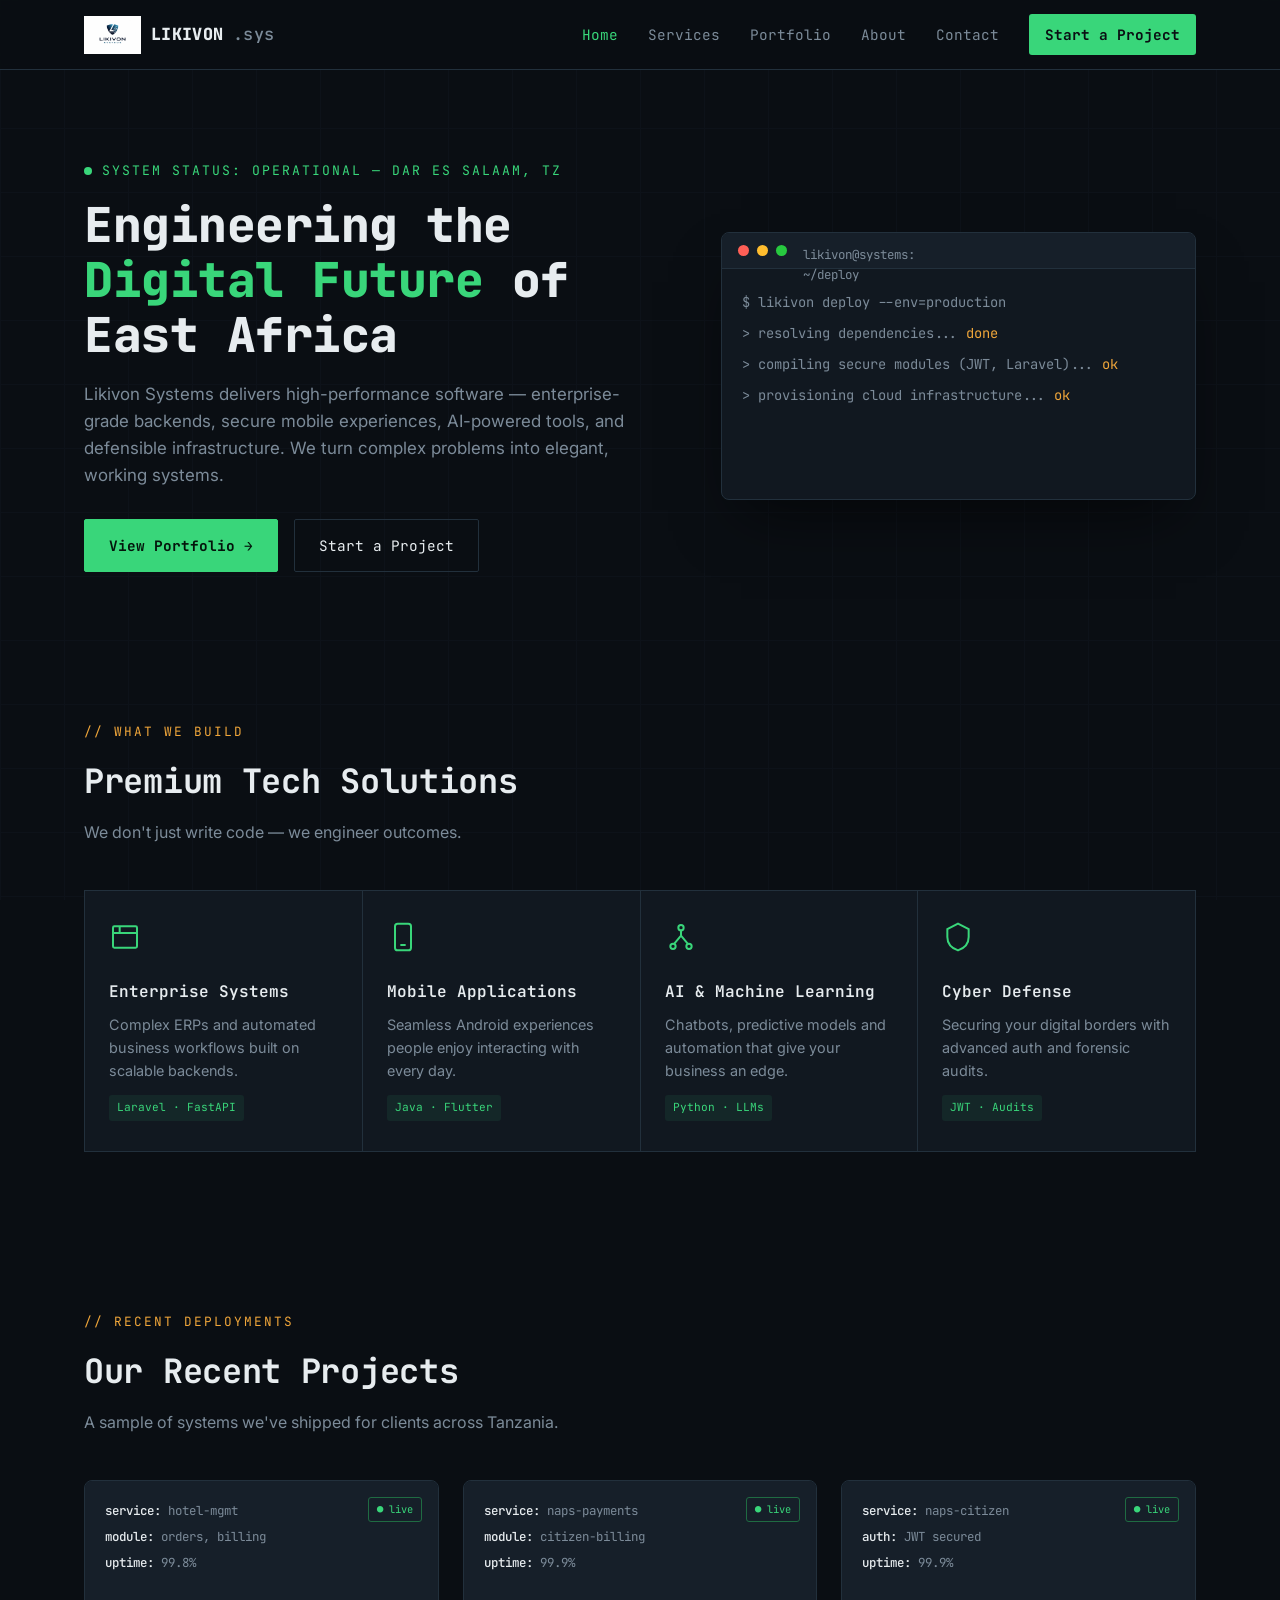
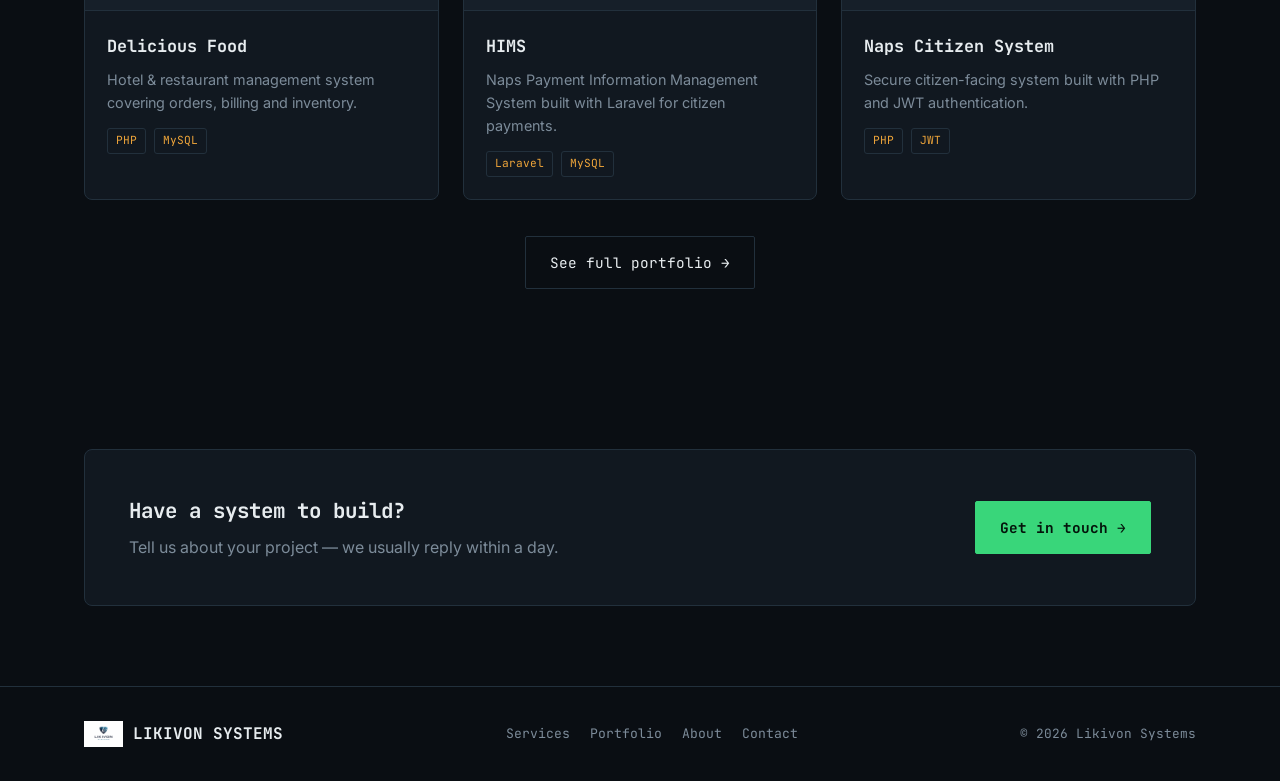
==== commit f5b25d72: "SEO" ====
--- a/index.html
+++ b/index.html
@@ -5,7 +5,41 @@
 <meta name="viewport" content="width=device-width, initial-scale=1.0">
 <title>Likivon Systems | Engineering Future Solutions</title>
 <meta name="description" content="Likivon Systems - Software Engineering firm based in Dar es Salaam, Tanzania. Enterprise Systems, Mobile Apps, AI/ML and Cybersecurity solutions.">
+<meta name="keywords" content="Likivon Systems, software company Tanzania, web development Dar es Salaam, mobile app developer Tanzania, cybersecurity Tanzania, AI machine learning Tanzania, software engineer Dar es Salaam">
+<link rel="canonical" href="https://likivonsystems.github.io/">
+<meta property="og:type" content="website">
+<meta property="og:title" content="Likivon Systems | Engineering Future Solutions">
+<meta property="og:description" content="Software Engineering firm based in Dar es Salaam, Tanzania. Enterprise Systems, Mobile Apps, AI/ML and Cybersecurity solutions.">
+<meta property="og:url" content="https://likivonsystems.github.io/">
+<meta property="og:image" content="https://likivonsystems.github.io/assets/logo.png">
+<meta name="twitter:card" content="summary">
+<meta name="twitter:title" content="Likivon Systems | Engineering Future Solutions">
+<meta name="twitter:description" content="Software Engineering firm based in Dar es Salaam, Tanzania.">
+<meta name="twitter:image" content="https://likivonsystems.github.io/assets/logo.png">
 <link rel="icon" href="assets/logo.png">
+<script type="application/ld+json">
+{
+  "@context": "https://schema.org",
+  "@type": "ProfessionalService",
+  "name": "Likivon Systems",
+  "description": "Software Engineering firm specializing in Enterprise Systems, Mobile Apps, AI/ML and Cybersecurity solutions.",
+  "url": "https://likivonsystems.github.io/",
+  "logo": "https://likivonsystems.github.io/assets/logo.png",
+  "image": "https://likivonsystems.github.io/assets/logo.png",
+  "telephone": "+255628275455",
+  "email": "likivonsystems@gmail.com",
+  "address": {
+    "@type": "PostalAddress",
+    "addressLocality": "Dar es Salaam",
+    "addressCountry": "TZ"
+  },
+  "areaServed": "Tanzania",
+  "founder": {
+    "@type": "Person",
+    "name": "Hemedi Mwarami"
+  }
+}
+</script>
 <link rel="preconnect" href="https://fonts.googleapis.com">
 <link rel="preconnect" href="https://fonts.gstatic.com" crossorigin>
 <link href="https://fonts.googleapis.com/css2?family=JetBrains+Mono:wght@400;500;700;800&family=Inter:wght@400;500;600;700&display=swap" rel="stylesheet">
--- a/assets/style.css
+++ b/assets/style.css
@@ -0,0 +1,259 @@
+:root{
+  --ink:#0A0E13;
+  --panel:#111820;
+  --panel-2:#161f29;
+  --line:#22303c;
+  --signal:#39D67A;
+  --signal-dim:#1f6b42;
+  --amber:#F0A63A;
+  --text:#E7ECEF;
+  --muted:#7C8B99;
+  --mono: 'JetBrains Mono', monospace;
+  --sans: 'Inter', sans-serif;
+}
+*{box-sizing:border-box; margin:0; padding:0;}
+html{scroll-behavior:smooth;}
+body{
+  background:var(--ink);
+  color:var(--text);
+  font-family:var(--sans);
+  line-height:1.6;
+  overflow-x:hidden;
+}
+a{color:inherit; text-decoration:none;}
+img{max-width:100%; display:block;}
+
+body::before{
+  content:"";
+  position:fixed; inset:0;
+  background-image:
+    linear-gradient(var(--line) 1px, transparent 1px),
+    linear-gradient(90deg, var(--line) 1px, transparent 1px);
+  background-size:64px 64px;
+  opacity:0.15;
+  pointer-events:none;
+  z-index:0;
+}
+
+.wrap{max-width:1160px; margin:0 auto; padding:0 24px; position:relative; z-index:1;}
+
+/* NAV */
+header{
+  position:sticky; top:0; z-index:50;
+  background:rgba(10,14,19,0.88);
+  backdrop-filter:blur(10px);
+  border-bottom:1px solid var(--line);
+}
+nav{
+  display:flex; align-items:center; justify-content:space-between;
+  padding:14px 24px; max-width:1160px; margin:0 auto;
+}
+.logo{
+  display:flex; align-items:center; gap:10px;
+  font-family:var(--mono); font-weight:800; font-size:1.05rem;
+  letter-spacing:0.3px; color:var(--text);
+}
+.logo img{height:38px; width:auto;}
+.navlinks{display:flex; align-items:center; gap:30px; font-size:0.9rem; font-family:var(--mono);}
+.navlinks a{color:var(--muted); transition:color .2s; padding:4px 0;}
+.navlinks a:hover, .navlinks a.active{color:var(--signal);}
+.navlinks a.ext{color:var(--amber);}
+.navlinks a.cta{
+  color:var(--ink); background:var(--signal); padding:9px 16px; border-radius:3px; font-weight:700;
+}
+.navlinks a.cta:hover{background:#4FE68C; color:var(--ink);}
+.burger{display:none; background:none; border:none; color:var(--text); font-size:1.5rem; cursor:pointer;}
+
+@media (max-width: 820px){
+  .navlinks{
+    position:fixed; top:66px; left:0; right:0;
+    background:var(--panel); border-bottom:1px solid var(--line);
+    flex-direction:column; align-items:flex-start; padding:20px 24px; gap:16px;
+    transform:translateY(-150%); transition:transform .3s ease;
+  }
+  .navlinks.open{transform:translateY(0);}
+  .navlinks a.cta{align-self:flex-start;}
+  .burger{display:block;}
+}
+
+.hero-grid-inline{}
+@media (max-width:900px){
+  .hero-grid-inline{grid-template-columns:1fr !important;}
+}
+
+/* PAGE HERO (inner pages) */
+.page-hero{
+  padding:64px 0 48px; border-bottom:1px solid var(--line);
+}
+.eyebrow{
+  font-family:var(--mono); color:var(--signal); font-size:0.82rem;
+  letter-spacing:2px; text-transform:uppercase; margin-bottom:16px;
+  display:flex; align-items:center; gap:10px;
+}
+.eyebrow .pulse{
+  width:8px; height:8px; border-radius:50%; background:var(--signal);
+  animation:pulse 2s infinite;
+}
+@keyframes pulse{
+  0%{box-shadow:0 0 0 0 rgba(57,214,122,0.6);}
+  70%{box-shadow:0 0 0 10px rgba(57,214,122,0);}
+  100%{box-shadow:0 0 0 0 rgba(57,214,122,0);}
+}
+h1{
+  font-family:var(--mono); font-weight:800; font-size:clamp(2rem, 4.5vw, 3rem);
+  line-height:1.15; letter-spacing:-0.5px;
+}
+h1 .accent{color:var(--signal);}
+.lede{margin-top:18px; color:var(--muted); font-size:1.06rem; max-width:60ch;}
+
+/* buttons */
+.cta-row{margin-top:30px; display:flex; gap:16px; flex-wrap:wrap;}
+.btn{
+  font-family:var(--mono); font-size:0.9rem; padding:14px 24px;
+  border-radius:2px; border:1px solid var(--line); transition:all .2s;
+  display:inline-flex; align-items:center; gap:8px;
+}
+.btn-primary{background:var(--signal); color:#04140B; border-color:var(--signal); font-weight:700;}
+.btn-primary:hover{background:#4FE68C;}
+.btn-ghost{color:var(--text);}
+.btn-ghost:hover{border-color:var(--signal); color:var(--signal);}
+
+/* generic sections */
+section{padding:80px 0;}
+.section-head{margin-bottom:44px; max-width:640px;}
+.section-tag{font-family:var(--mono); color:var(--amber); font-size:0.8rem; letter-spacing:2px; text-transform:uppercase; margin-bottom:12px;}
+h2{font-family:var(--mono); font-size:clamp(1.5rem,3vw,2.1rem); font-weight:700; letter-spacing:-0.3px;}
+.section-sub{color:var(--muted); margin-top:12px; font-size:1rem;}
+
+/* services */
+.services-grid{display:grid; grid-template-columns:repeat(4,1fr); gap:1px; background:var(--line); border:1px solid var(--line);}
+@media (max-width:900px){.services-grid{grid-template-columns:repeat(2,1fr);}}
+@media (max-width:560px){.services-grid{grid-template-columns:1fr;}}
+.service{background:var(--panel); padding:30px 24px; transition:background .25s;}
+.service:hover{background:var(--panel-2);}
+.service-icon{width:32px; height:32px; margin-bottom:18px; color:var(--signal);}
+.service h3{font-family:var(--mono); font-size:1rem; margin-bottom:9px; font-weight:600;}
+.service p{color:var(--muted); font-size:0.9rem;}
+.service .stack{margin-top:13px; font-family:var(--mono); font-size:0.7rem; color:var(--signal); background:rgba(57,214,122,0.08); display:inline-block; padding:4px 8px; border-radius:3px;}
+
+/* detailed service block (services.html) */
+.svc-detail{
+  display:grid; grid-template-columns:auto 1fr; gap:26px; padding:34px 0;
+  border-bottom:1px solid var(--line);
+}
+.svc-detail:last-child{border-bottom:none;}
+.svc-num{font-family:var(--mono); color:var(--signal-dim); font-size:2.2rem; font-weight:800;}
+.svc-detail h3{font-family:var(--mono); font-size:1.2rem; margin-bottom:10px;}
+.svc-detail p{color:var(--muted); max-width:70ch;}
+.svc-detail .stack{margin-top:14px; display:flex; gap:8px; flex-wrap:wrap;}
+.svc-detail .stack span{font-family:var(--mono); font-size:0.72rem; color:var(--amber); border:1px solid var(--line); padding:4px 9px; border-radius:3px;}
+
+/* portfolio */
+.proj-grid{display:grid; grid-template-columns:repeat(3,1fr); gap:24px;}
+@media (max-width:900px){.proj-grid{grid-template-columns:1fr;}}
+.proj-card{border:1px solid var(--line); border-radius:8px; overflow:hidden; background:var(--panel); transition:transform .25s, border-color .25s;}
+.proj-card:hover{transform:translateY(-4px); border-color:var(--signal-dim);}
+.proj-window{background:var(--panel-2); padding:20px; font-family:var(--mono); font-size:0.78rem; border-bottom:1px solid var(--line); min-height:130px; position:relative;}
+.proj-window .tag-status{position:absolute; top:16px; right:16px; font-size:0.65rem; padding:3px 8px; border:1px solid var(--signal-dim); color:var(--signal); border-radius:3px;}
+.proj-window .row{color:var(--muted); margin-bottom:6px;}
+.proj-window .row b{color:var(--text); font-weight:500;}
+.proj-body{padding:22px;}
+.proj-body h3{font-family:var(--mono); font-size:1.05rem; margin-bottom:8px;}
+.proj-body p{color:var(--muted); font-size:0.9rem;}
+.proj-tags{display:flex; gap:8px; margin-top:14px; flex-wrap:wrap;}
+.proj-tags span{font-family:var(--mono); font-size:0.7rem; color:var(--amber); border:1px solid var(--line); padding:3px 8px; border-radius:3px;}
+
+/* about */
+.about-grid{display:grid; grid-template-columns:1fr 1fr; gap:56px; align-items:start;}
+@media (max-width:900px){.about-grid{grid-template-columns:1fr; gap:34px;}}
+.about-grid p{color:var(--muted); margin-bottom:16px;}
+.about-grid strong{color:var(--text);}
+.values{list-style:none; margin-top:22px;}
+.values li{display:flex; gap:14px; padding:16px 0; border-bottom:1px solid var(--line); font-size:0.95rem;}
+.values li:last-child{border-bottom:none;}
+.values b{font-family:var(--mono); color:var(--signal); min-width:90px;}
+
+.stats-row{display:grid; grid-template-columns:repeat(3,1fr); gap:1px; background:var(--line); border:1px solid var(--line); margin-top:38px;}
+.stat{background:var(--panel); padding:26px; text-align:center;}
+.stat .num{font-family:var(--mono); font-size:2rem; font-weight:800; color:var(--signal);}
+.stat .label{color:var(--muted); font-size:0.78rem; margin-top:6px; font-family:var(--mono); letter-spacing:1px; text-transform:uppercase;}
+
+/* contact */
+.contact-grid{display:grid; grid-template-columns:1fr 1fr; gap:40px;}
+@media (max-width:820px){.contact-grid{grid-template-columns:1fr;}}
+.contact-card{border:1px solid var(--line); border-radius:8px; padding:32px; background:var(--panel);}
+.contact-card h3{font-family:var(--mono); font-size:1rem; margin-bottom:18px; color:var(--signal);}
+.contact-row{display:flex; align-items:center; gap:14px; padding:14px 0; border-bottom:1px solid var(--line); font-size:0.95rem;}
+.contact-row:last-child{border-bottom:none;}
+.contact-row svg{width:20px; height:20px; color:var(--signal); flex-shrink:0;}
+.contact-row a:hover{color:var(--signal);}
+
+.form-group{margin-bottom:18px;}
+.form-group label{display:block; font-family:var(--mono); font-size:0.8rem; color:var(--muted); margin-bottom:8px;}
+.form-group input, .form-group textarea{
+  width:100%; background:var(--panel-2); border:1px solid var(--line); border-radius:4px;
+  padding:12px 14px; color:var(--text); font-family:var(--sans); font-size:0.95rem;
+}
+.form-group input:focus, .form-group textarea:focus{outline:none; border-color:var(--signal);}
+.form-group textarea{resize:vertical; min-height:110px;}
+
+.contact-box{
+  border:1px solid var(--line); border-radius:8px; padding:44px;
+  background:linear-gradient(180deg, var(--panel), var(--panel-2));
+  text-align:center;
+}
+.contact-box h2{margin-bottom:12px;}
+.contact-box p{color:var(--muted); max-width:50ch; margin:0 auto 26px;}
+.contact-links{display:flex; gap:18px; justify-content:center; flex-wrap:wrap;}
+.contact-links a{
+  font-family:var(--mono); font-size:0.86rem; color:var(--text); border:1px solid var(--line);
+  padding:12px 20px; border-radius:4px; transition:all .2s;
+}
+.contact-links a:hover{border-color:var(--signal); color:var(--signal);}
+
+/* terminal (home) */
+.terminal{background:var(--panel); border:1px solid var(--line); border-radius:8px; overflow:hidden; box-shadow:0 30px 60px -20px rgba(0,0,0,0.6);}
+.terminal-bar{display:flex; align-items:center; gap:8px; padding:12px 16px; background:var(--panel-2); border-bottom:1px solid var(--line);}
+.terminal-bar span{width:11px; height:11px; border-radius:50%; display:inline-block;}
+.terminal-bar span:nth-child(1){background:#ff5f56;}
+.terminal-bar span:nth-child(2){background:#ffbd2e;}
+.terminal-bar span:nth-child(3){background:#27c93f;}
+.terminal-title{margin-left:8px; font-family:var(--mono); font-size:0.78rem; color:var(--muted);}
+.terminal-body{padding:22px 20px; font-family:var(--mono); font-size:0.86rem; min-height:230px; color:var(--signal);}
+.terminal-body .line{margin-bottom:9px; color:var(--muted);}
+.terminal-body .line .ok{color:var(--signal);}
+.terminal-body .line .path{color:var(--amber);}
+.cursor{display:inline-block; width:8px; height:16px; background:var(--signal); vertical-align:middle; animation:blink 1s step-end infinite;}
+@keyframes blink{50%{opacity:0;}}
+
+/* CTA banner (bottom of inner pages) */
+.cta-banner{
+  border:1px solid var(--line); border-radius:8px; padding:44px;
+  display:flex; justify-content:space-between; align-items:center; flex-wrap:wrap; gap:20px;
+  background:var(--panel);
+}
+.cta-banner h3{font-family:var(--mono); font-size:1.3rem;}
+.cta-banner p{color:var(--muted); margin-top:8px;}
+
+footer{border-top:1px solid var(--line); padding:34px 0; margin-top:0;}
+.foot-grid{display:flex; justify-content:space-between; align-items:center; flex-wrap:wrap; gap:16px;}
+.foot-grid .brand{font-family:var(--mono); font-weight:700; display:flex; align-items:center; gap:10px;}
+.foot-grid .brand img{height:26px;}
+.foot-grid .loc{color:var(--muted); font-size:0.85rem;}
+.foot-grid .copy{color:var(--muted); font-size:0.8rem; font-family:var(--mono);}
+.foot-links{display:flex; gap:20px; font-family:var(--mono); font-size:0.82rem;}
+.foot-links a{color:var(--muted);}
+.foot-links a:hover{color:var(--signal);}
+
+[data-reveal]{opacity:0; transform:translateY(24px); transition:opacity .7s ease, transform .7s ease;}
+[data-reveal].revealed{opacity:1; transform:translateY(0);}
+[data-reveal="1"]{transition-delay:.05s;}
+[data-reveal="2"]{transition-delay:.15s;}
+[data-reveal="3"]{transition-delay:.25s;}
+[data-reveal="4"]{transition-delay:.35s;}
+
+::selection{background:var(--signal); color:#04140B;}
+
+@media (prefers-reduced-motion: reduce){
+  *{animation-duration:0.01ms !important; animation-iteration-count:1 !important; transition-duration:0.01ms !important;}
+}
